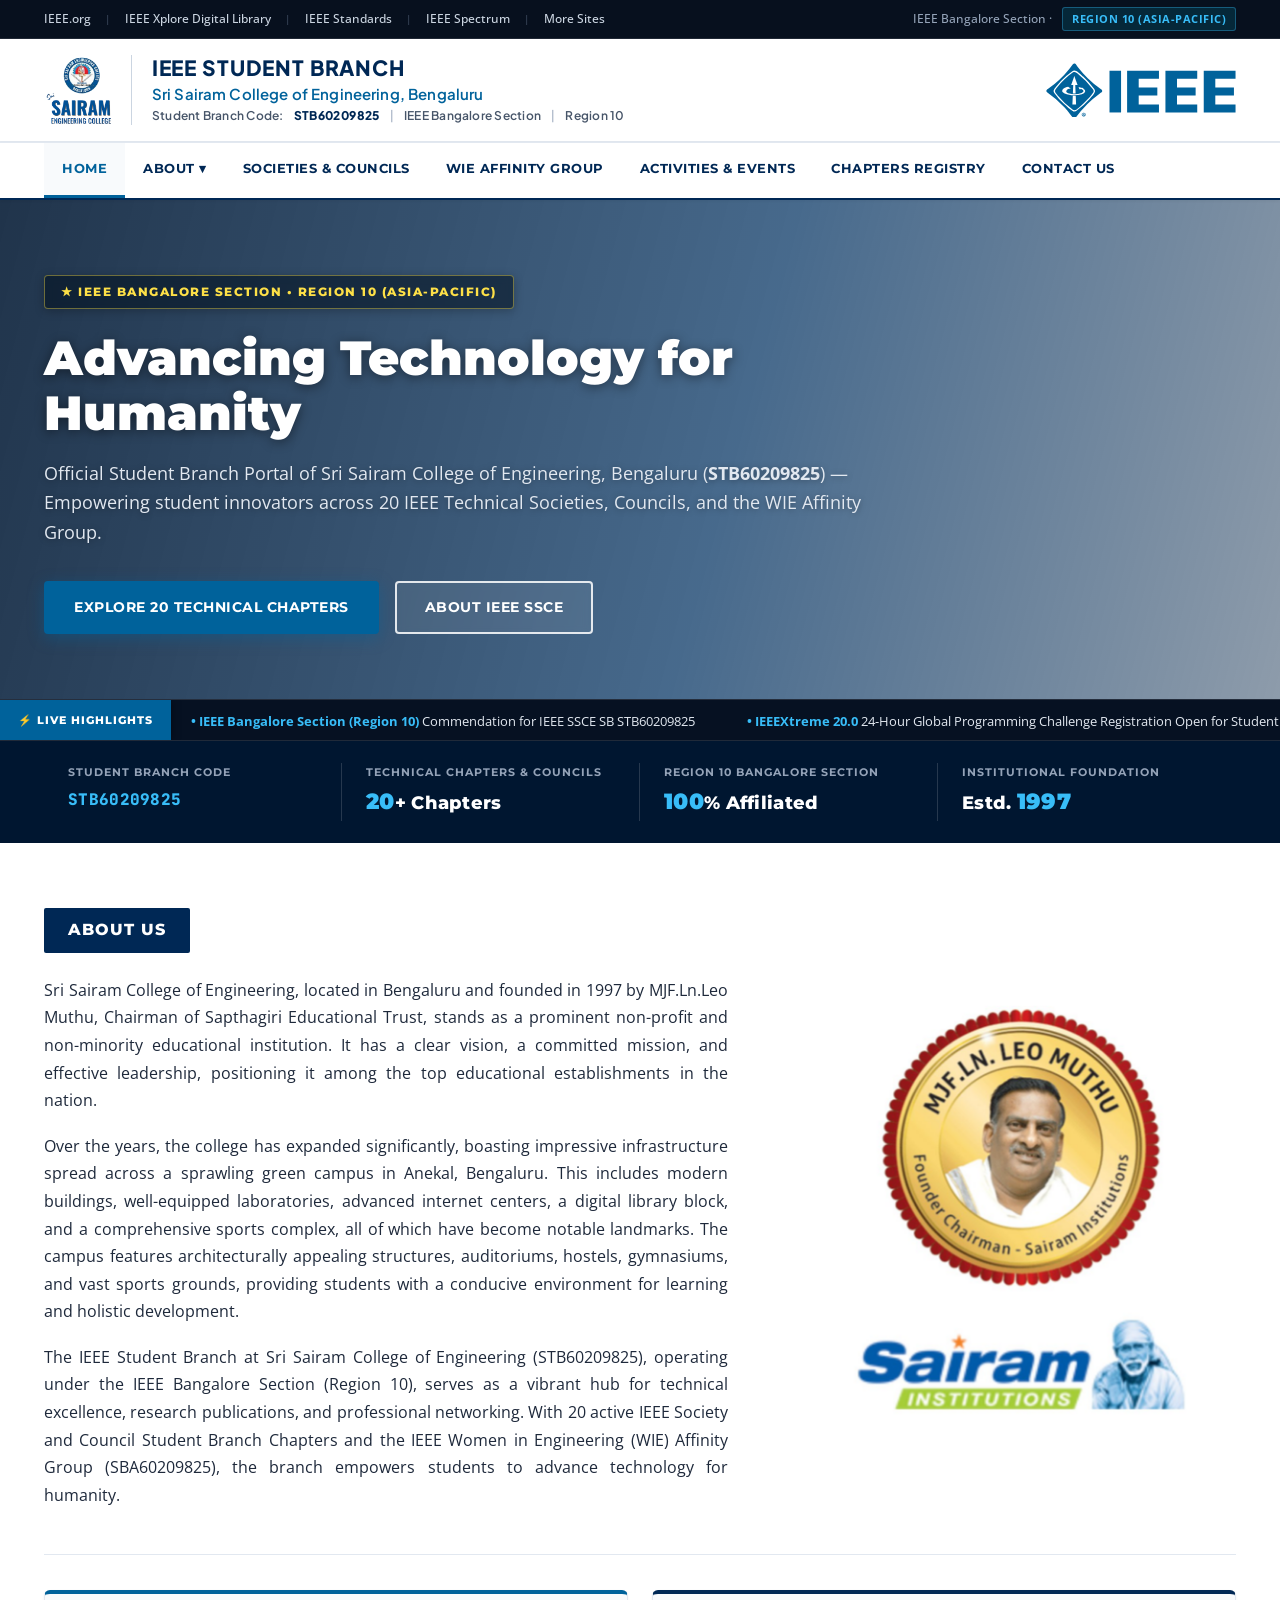
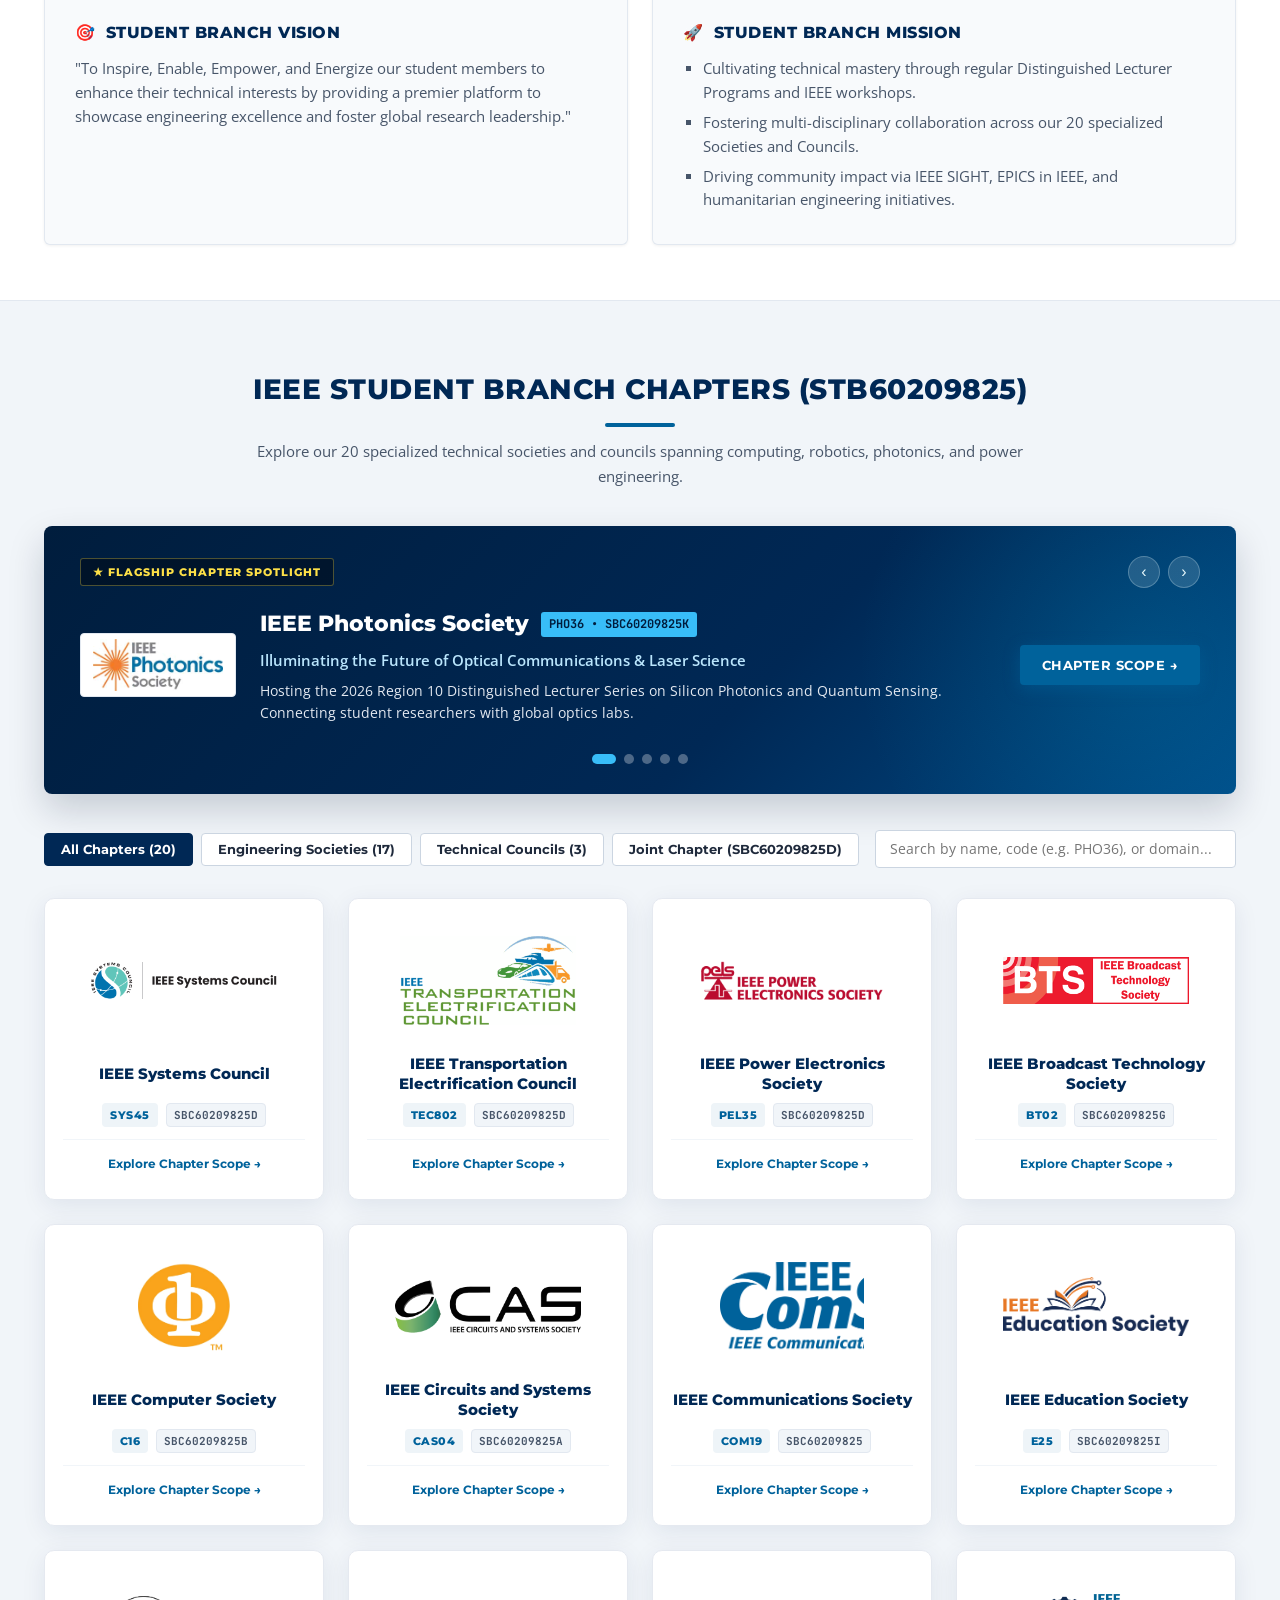
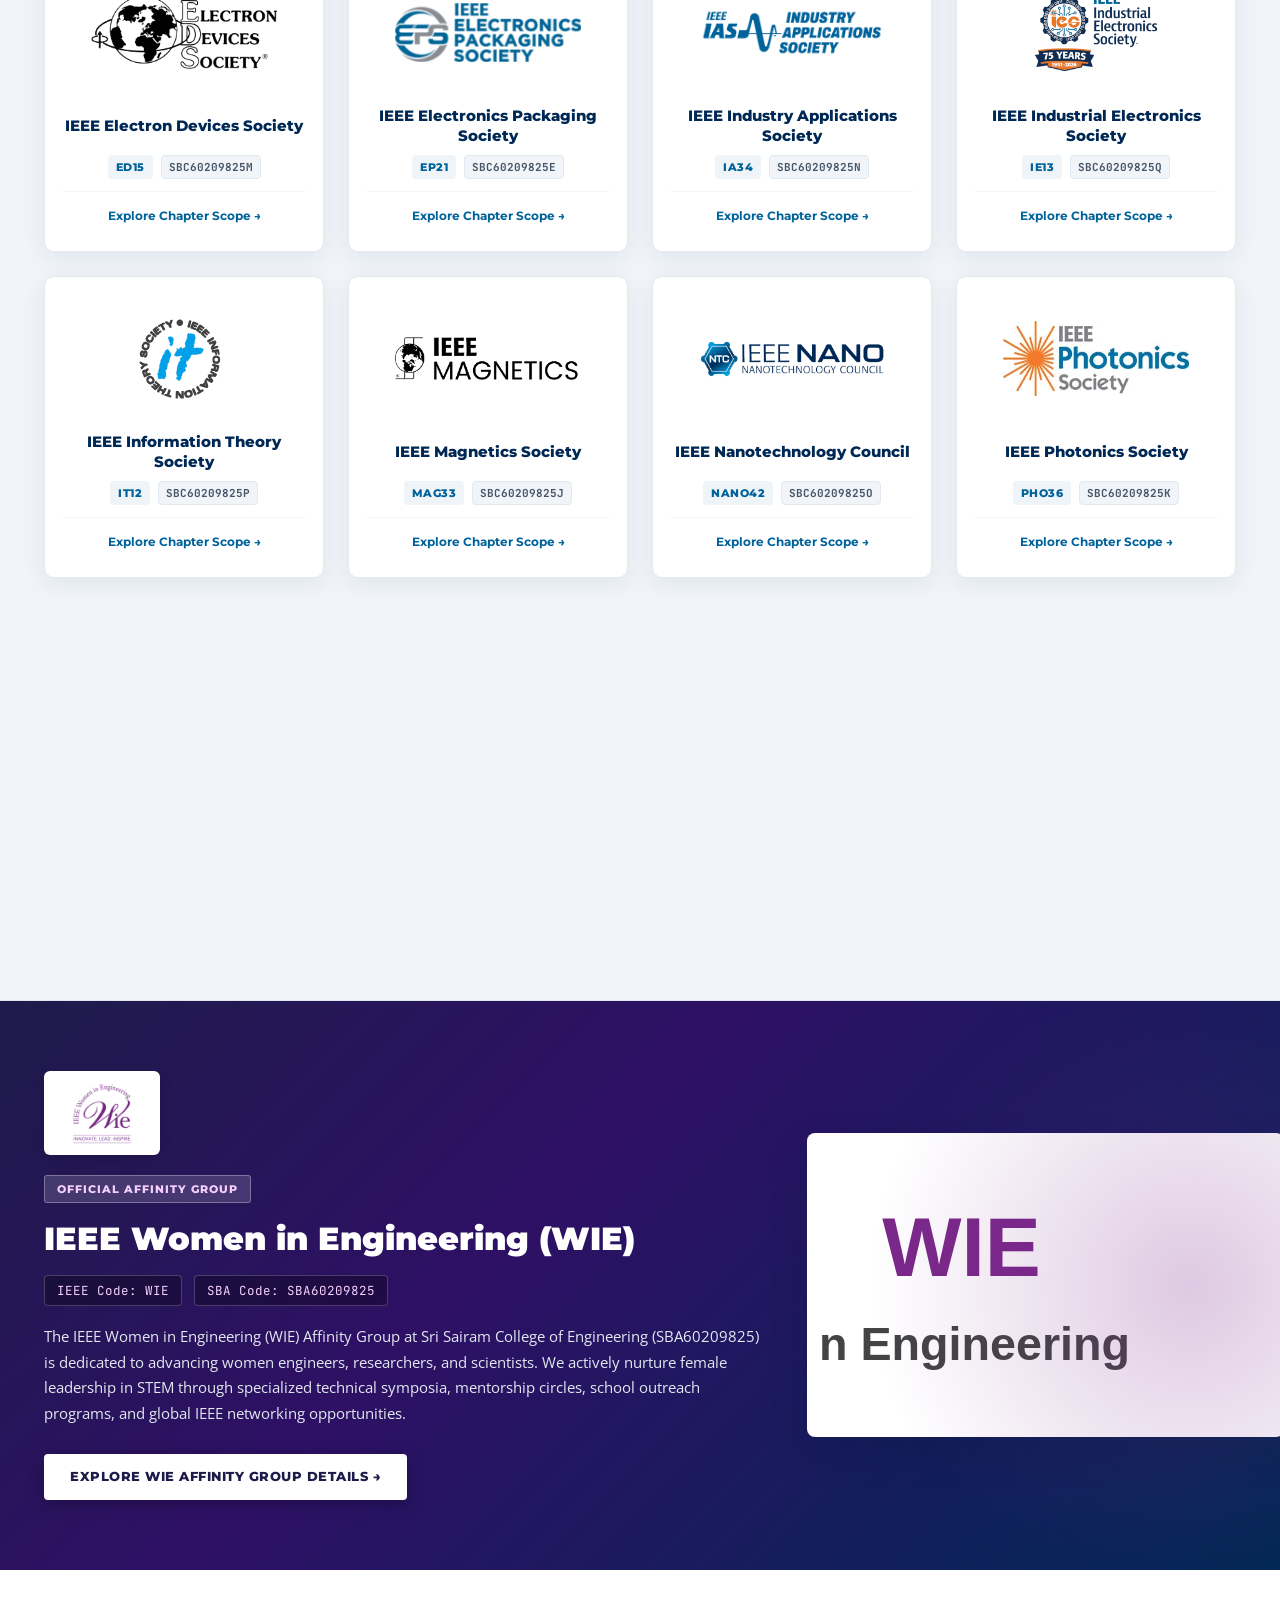
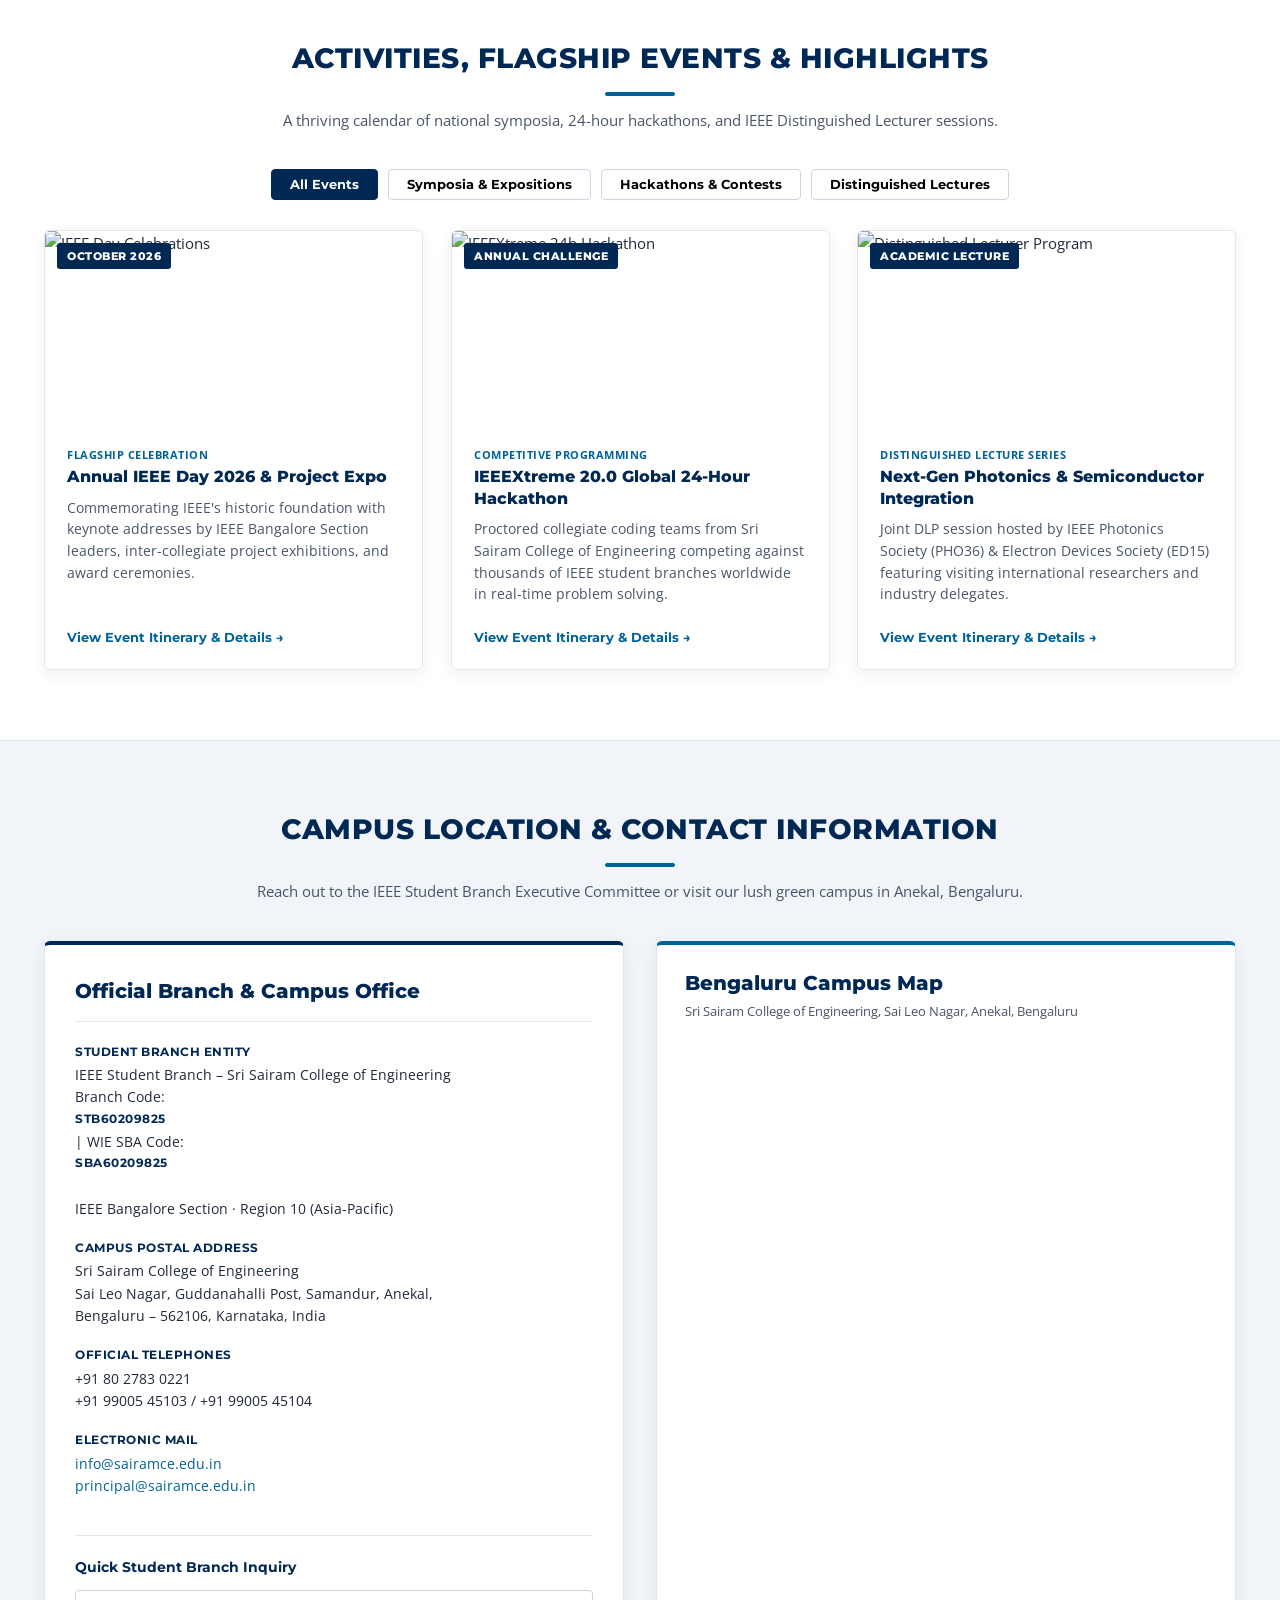
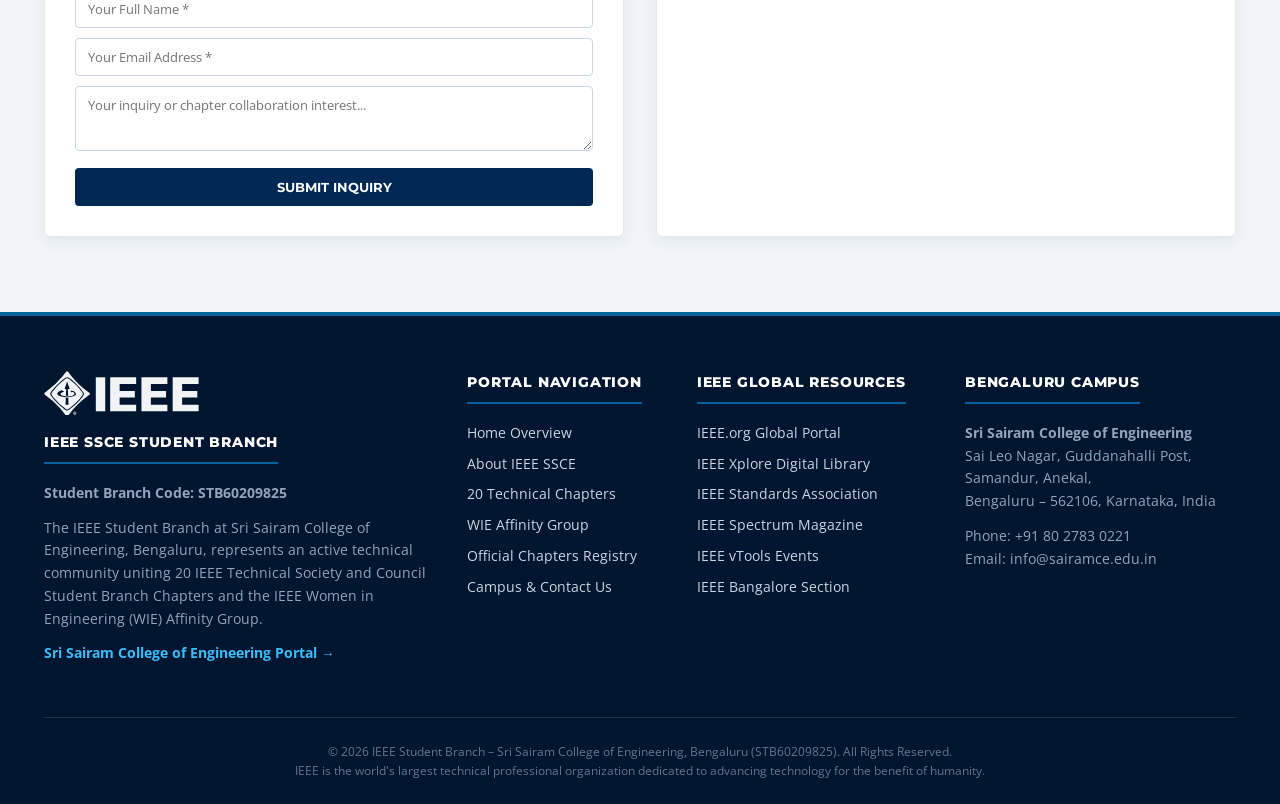
==== index.html @ e47d06ba "Initial commit: IEEE Student Branch SSCE Bengaluru official website (STB60209825)" ====
<!DOCTYPE html>
<html lang="en">
<head>
  <meta charset="UTF-8">
  <meta name="viewport" content="width=device-width, initial-scale=1.0">
  <title>IEEE Student Branch – Sri Sairam College of Engineering, Bengaluru (STB60209825)</title>
  <meta name="description" content="Official flagship portal of IEEE Student Branch (STB60209825) at Sri Sairam College of Engineering, Bengaluru. IEEE Bangalore Section, Region 10 (Asia-Pacific).">
  <link rel="stylesheet" href="css/style.css">
  <link rel="icon" type="image/svg+xml" href="data:image/svg+xml,<svg xmlns='http://www.w3.org/2000/svg' viewBox='0 0 32 32'><rect width='32' height='32' fill='%23002855'/><text x='16' y='22' text-anchor='middle' fill='white' font-family='sans-serif' font-weight='bold' font-size='10'>IEEE</text></svg>">
</head>
<body>

  <!-- ==================== 0. TOP SCROLL PROGRESS INDICATOR ==================== -->
  <div id="scroll-progress-bar"></div>

  <!-- ==================== 1. TOP IEEE INSTITUTIONAL META BAR ==================== -->
  <div class="utility-bar">
    <div class="container">
      <div class="utility-links">
        <a href="https://www.ieee.org" target="_blank" rel="noopener">IEEE.org</a>
        <span class="sep">|</span>
        <a href="https://ieeexplore.ieee.org" target="_blank" rel="noopener">IEEE Xplore Digital Library</a>
        <span class="sep">|</span>
        <a href="https://standards.ieee.org" target="_blank" rel="noopener">IEEE Standards</a>
        <span class="sep">|</span>
        <a href="https://spectrum.ieee.org" target="_blank" rel="noopener">IEEE Spectrum</a>
        <span class="sep">|</span>
        <a href="https://www.ieee.org/sitemap.html" target="_blank" rel="noopener">More Sites</a>
      </div>
      <div class="utility-right">
        IEEE Bangalore Section · <span class="badge-region">REGION 10 (ASIA-PACIFIC)</span>
      </div>
    </div>
  </div>

  <!-- ==================== 2. MAIN HEADER & DUAL INSTITUTIONAL LOCKUP ==================== -->
  <header class="site-header">
    <div class="container">
      <div class="header-brand-wrap">
        <a href="index.html" class="brand-left">
          <img src="assets/logos/sairam-bengaluru-logo.png" alt="Sri Sairam Engineering College, Bengaluru" class="brand-logo-img">
          <div class="brand-titles">
            <h1 class="brand-primary-title">IEEE STUDENT BRANCH</h1>
            <div class="brand-institution-subtitle">Sri Sairam College of Engineering, Bengaluru</div>
            <div class="brand-meta-line">
              <span class="meta-label">Student Branch Code:</span> <strong class="meta-code">STB60209825</strong>
              <span class="meta-sep">|</span>
              <span>IEEE Bangalore Section</span>
              <span class="meta-sep">|</span>
              <span>Region 10</span>
            </div>
          </div>
        </a>
        <div class="brand-right">
          <img src="assets/logos/ieee-master.svg" alt="Official IEEE Master Brand Logo" class="ieee-master-logo">
        </div>
      </div>
    </div>
  </header>

  <!-- ==================== 3. PRIMARY NAVIGATION BAR ==================== -->
  <nav class="primary-nav-bar">
    <div class="container nav-container">
      <button class="mobile-nav-toggle" aria-label="Toggle Navigation">MENU ▼</button>
      <ul class="nav-menu">
        <li class="nav-item"><a href="index.html" class="nav-link active">HOME</a></li>
        <li class="nav-item">
          <a href="about.html" class="nav-link">ABOUT ▾</a>
          <ul class="dropdown-menu">
            <li><a href="about.html#about-us">About Us</a></li>
            <li><a href="about.html#leadership">Institutional Leadership</a></li>
            <li><a href="about.html#scope">SCOPE Team</a></li>
            <li><a href="about.html#office-bearers">Office Bearers</a></li>
            <li><a href="about.html#magic">MAGIC Members – Elect</a></li>
          </ul>
        </li>
        <li class="nav-item"><a href="#chapters-section" class="nav-link">SOCIETIES &amp; COUNCILS</a></li>
        <li class="nav-item"><a href="#wie-section" class="nav-link">WIE AFFINITY GROUP</a></li>
        <li class="nav-item"><a href="#activities-section" class="nav-link">ACTIVITIES &amp; EVENTS</a></li>
        <li class="nav-item"><a href="chapters.html" class="nav-link">CHAPTERS REGISTRY</a></li>
        <li class="nav-item"><a href="#contact-section" class="nav-link">CONTACT US</a></li>
      </ul>
    </div>
  </nav>

  <!-- ==================== 4. FULL-BLEED EDITORIAL HERO BANNER (REAL CAMPUS PHOTO + MOTION) ==================== -->
  <section class="editorial-hero">
    <!-- Background layer with Ken Burns slow zoom & parallax -->
    <div class="hero-bg-layer" id="hero-bg-layer"></div>

    <div class="hero-main-content">
      <div class="container">
        <div class="hero-eyebrow">
          <span>★ IEEE BANGALORE SECTION • REGION 10 (ASIA-PACIFIC)</span>
        </div>
        <h1 class="hero-headline">Advancing Technology for Humanity</h1>
        <p class="hero-subtitle">
          Official Student Branch Portal of Sri Sairam College of Engineering, Bengaluru (<strong>STB60209825</strong>) — Empowering student innovators across 20 IEEE Technical Societies, Councils, and the WIE Affinity Group.
        </p>
        <div class="hero-actions">
          <a href="#chapters-section" class="btn-hero-primary">Explore 20 Technical Chapters</a>
          <a href="#about-section" class="btn-hero-outline">About IEEE SSCE</a>
        </div>
      </div>
    </div>

    <!-- 4B. LIVE ANNOUNCEMENTS / HIGHLIGHTS MARQUEE TICKER -->
    <div class="marquee-ticker-bar">
      <div class="marquee-badge-label">⚡ LIVE HIGHLIGHTS</div>
      <div class="marquee-track-container">
        <div class="marquee-content-track">
          <div class="marquee-item"><span class="accent">• IEEE Bangalore Section (Region 10)</span> Commendation for IEEE SSCE SB STB60209825</div>
          <div class="marquee-item"><span class="accent">• IEEEXtreme 20.0</span> 24-Hour Global Programming Challenge Registration Open for Student Members</div>
          <div class="marquee-item"><span class="accent">• Distinguished Lecturer Program</span> Joint session on Silicon Photonics &amp; Heterogeneous Packaging</div>
          <div class="marquee-item"><span class="accent">• IEEE WIE Affinity Group (SBA60209825)</span> Mentorship Circle &amp; Women in STEM Leadership Series</div>
          <div class="marquee-item"><span class="accent">• Welcome New Recruits</span> Joining our 20 Active Technical Societies &amp; Councils across Computer Science, Robotics &amp; Power Engineering</div>
          <!-- Duplicate for seamless infinite loop -->
          <div class="marquee-item"><span class="accent">• IEEE Bangalore Section (Region 10)</span> Commendation for IEEE SSCE SB STB60209825</div>
          <div class="marquee-item"><span class="accent">• IEEEXtreme 20.0</span> 24-Hour Global Programming Challenge Registration Open for Student Members</div>
        </div>
      </div>
    </div>

    <!-- 4C. INTEGRATED ANIMATED COUNT-UP METRICS RIBBON -->
    <div class="hero-bottom-ribbon" id="metrics-ribbon">
      <div class="container">
        <div class="ribbon-grid">
          <div class="ribbon-item">
            <span class="ribbon-label">Student Branch Code</span>
            <span class="ribbon-value"><span class="code-mono">STB60209825</span></span>
          </div>
          <div class="ribbon-item">
            <span class="ribbon-label">Technical Chapters &amp; Councils</span>
            <span class="ribbon-value"><span class="counter-number" data-target="20">0</span>+ Chapters</span>
          </div>
          <div class="ribbon-item">
            <span class="ribbon-label">Region 10 Bangalore Section</span>
            <span class="ribbon-value"><span class="counter-number" data-target="100">0</span>% Affiliated</span>
          </div>
          <div class="ribbon-item">
            <span class="ribbon-label">Institutional Foundation</span>
            <span class="ribbon-value">Estd. <span class="counter-number" data-target="1997">1950</span></span>
          </div>
        </div>
      </div>
    </div>
  </section>

  <!-- ==================== 5. SECTION 1: ABOUT US & INSTITUTIONAL LEGACY ==================== -->
  <section class="section-about-legacy" id="about-section">
    <div class="container">
      <div class="about-2col-layout">
        
        <!-- Left Column: 63% width with Exact Copy (Scroll-reveal from left) -->
        <div class="about-col-left reveal-left">
          <div class="section-banner-title">ABOUT US</div>
          <p class="about-paragraph">
            Sri Sairam College of Engineering, located in Bengaluru and founded in 1997 by MJF.Ln.Leo Muthu, Chairman of Sapthagiri Educational Trust, stands as a prominent non-profit and non-minority educational institution. It has a clear vision, a committed mission, and effective leadership, positioning it among the top educational establishments in the nation.
          </p>
          <p class="about-paragraph">
            Over the years, the college has expanded significantly, boasting impressive infrastructure spread across a sprawling green campus in Anekal, Bengaluru. This includes modern buildings, well-equipped laboratories, advanced internet centers, a digital library block, and a comprehensive sports complex, all of which have become notable landmarks. The campus features architecturally appealing structures, auditoriums, hostels, gymnasiums, and vast sports grounds, providing students with a conducive environment for learning and holistic development.
          </p>
          <p class="about-paragraph">
            The IEEE Student Branch at Sri Sairam College of Engineering (STB60209825), operating under the IEEE Bangalore Section (Region 10), serves as a vibrant hub for technical excellence, research publications, and professional networking. With 20 active IEEE Society and Council Student Branch Chapters and the IEEE Women in Engineering (WIE) Affinity Group (SBA60209825), the branch empowers students to advance technology for humanity.
          </p>
        </div>

        <!-- Right Column: 37% width with Founder Chairman & Sairam Institutions Emblem -->
        <div class="about-col-right reveal-right">
          <img src="assets/logos/about-sairam-emblem.png" alt="MJF. Ln. Leo Muthu - Founder Chairman, Sairam Institutions" class="about-sairam-emblem-img">
        </div>

      </div>

      <!-- Vision & Mission Two-Card Callout Row -->
      <div class="vm-callout-row reveal-init">
        <div class="vm-card">
          <div class="vm-card-title">
            <span>🎯</span> Student Branch Vision
          </div>
          <p>
            "To Inspire, Enable, Empower, and Energize our student members to enhance their technical interests by providing a premier platform to showcase engineering excellence and foster global research leadership."
          </p>
        </div>

        <div class="vm-card mission">
          <div class="vm-card-title">
            <span>🚀</span> Student Branch Mission
          </div>
          <ul>
            <li>Cultivating technical mastery through regular Distinguished Lecturer Programs and IEEE workshops.</li>
            <li>Fostering multi-disciplinary collaboration across our 20 specialized Societies and Councils.</li>
            <li>Driving community impact via IEEE SIGHT, EPICS in IEEE, and humanitarian engineering initiatives.</li>
          </ul>
        </div>
      </div>

    </div>
  </section>

  <!-- ==================== 6. SECTION 2: TECHNICAL SOCIETIES & COUNCILS ==================== -->
  <section class="section-chapters-showcase" id="chapters-section">
    <span id="societies" style="display:block; position:relative; top:-80px; visibility:hidden;"></span>
    <div class="container">
      <div class="section-header-centered reveal-init">
        <h2>IEEE Student Branch Chapters (STB60209825)</h2>
        <div class="accent-rule"></div>
        <p>Explore our 20 specialized technical societies and councils spanning computing, robotics, photonics, and power engineering.</p>
      </div>

      <!-- 6B. INTERACTIVE CHAPTER SHOWCASE CAROUSEL (SPOTLIGHT) -->
      <div class="spotlight-carousel-wrap reveal-init">
        <div class="spotlight-header-row">
          <span class="spotlight-badge">★ FLAGSHIP CHAPTER SPOTLIGHT</span>
          <div class="carousel-controls">
            <button class="carousel-arrow-btn" id="carousel-prev-btn" aria-label="Previous Slide">‹</button>
            <button class="carousel-arrow-btn" id="carousel-next-btn" aria-label="Next Slide">›</button>
          </div>
        </div>
        <div class="carousel-slides-container" id="spotlight-slides-container">
          <!-- Dynamically populated by js/main.js -->
        </div>
        <div class="carousel-dots-row" id="carousel-dots-row">
          <!-- Dynamically populated by js/main.js -->
        </div>
      </div>

      <!-- Filter Tabs & Search -->
      <div class="filter-bar-container reveal-init">
        <div class="filter-tab-group">
          <button type="button" class="filter-tab-btn active" data-filter="all">All Chapters (20)</button>
          <button type="button" class="filter-tab-btn" data-filter="society">Engineering Societies (17)</button>
          <button type="button" class="filter-tab-btn" data-filter="council">Technical Councils (3)</button>
          <button type="button" class="filter-tab-btn" data-filter="joint">Joint Chapter (SBC60209825D)</button>
        </div>
        <input type="text" id="chapter-search-input" class="search-input-box" placeholder="Search by name, code (e.g. PHO36), or domain...">
      </div>

      <!-- 3-Column Responsive Grid with Staggered Waves -->
      <div class="chapters-3col-grid" id="chapters-showcase-grid">
        <!-- Rendered dynamically by js/main.js -->
      </div>
    </div>
  </section>

  <!-- ==================== 7. SECTION 3: RICH IEEE WIE FEATURE BAND ==================== -->
  <section class="section-wie-feature" id="wie-section">
    <div class="container">
      <div class="wie-split-layout">
        
        <div class="wie-col-content reveal-left">
          <div style="background: #FFFFFF; border-radius: 6px; padding: 10px 20px; display: inline-flex; align-items: center; justify-content: center; height: 84px; margin-bottom: 20px; box-shadow: 0 4px 12px rgba(0,0,0,0.15);">
            <img src="assets/logos/WIE.png" 
                 alt="IEEE Women in Engineering Official Logo" 
                 style="max-height: 76px; max-width: 85%; width: auto; height: auto; object-fit: contain;">
          </div>
          <div><span class="wie-eyebrow">Official Affinity Group</span></div>
          <h2>IEEE Women in Engineering (WIE)</h2>
          <div class="wie-codes-badge">
            <span class="wie-code-item">IEEE Code: WIE</span>
            <span class="wie-code-item">SBA Code: SBA60209825</span>
          </div>
          <p>
            The IEEE Women in Engineering (WIE) Affinity Group at Sri Sairam College of Engineering (SBA60209825) is dedicated to advancing women engineers, researchers, and scientists. We actively nurture female leadership in STEM through specialized technical symposia, mentorship circles, school outreach programs, and global IEEE networking opportunities.
          </p>
          <a href="chapters.html" class="btn-wie-cta">Explore WIE Affinity Group Details →</a>
        </div>

        <div class="wie-col-visual reveal-right">
          <div class="wie-framed-card">
            <img src="https://images.unsplash.com/photo-1573496359142-b8d87734a5a2?auto=format&fit=crop&w=800&q=80" 
                 alt="Women Engineers in Leadership at IEEE" 
                 onerror="this.onerror=null; this.src='assets/ieee-wie-logo.svg';">
          </div>
        </div>

      </div>
    </div>
  </section>

  <!-- ==================== 8. SECTION 4: CAMPUS ACTIVITIES & FLAGSHIP EVENTS ==================== -->
  <section class="section-activities" id="activities-section">
    <div class="container">
      <div class="section-header-centered reveal-init">
        <h2>Activities, Flagship Events &amp; Highlights</h2>
        <div class="accent-rule"></div>
        <p>A thriving calendar of national symposia, 24-hour hackathons, and IEEE Distinguished Lecturer sessions.</p>
      </div>

      <!-- Interactive Category Filter Tabs -->
      <div class="events-category-tabs reveal-init">
        <button type="button" class="event-tab-btn active" data-cat="all">All Events</button>
        <button type="button" class="event-tab-btn" data-cat="Symposia">Symposia &amp; Expositions</button>
        <button type="button" class="event-tab-btn" data-cat="Competitions">Hackathons &amp; Contests</button>
        <button type="button" class="event-tab-btn" data-cat="Lectures">Distinguished Lectures</button>
      </div>

      <div class="events-3col-grid">
        
        <!-- Event 1 -->
        <div class="event-editorial-card reveal-init" data-cat="Symposia">
          <div class="event-thumb-wrap">
            <img src="https://images.unsplash.com/photo-1540575467063-178a50c2df87?auto=format&fit=crop&w=800&q=80" alt="IEEE Day Celebrations">
            <span class="event-date-pill">OCTOBER 2026</span>
          </div>
          <div class="event-content-body">
            <div>
              <span class="event-category-label">FLAGSHIP CELEBRATION</span>
              <h3>Annual IEEE Day 2026 &amp; Project Expo</h3>
              <p>Commemorating IEEE's historic foundation with keynote addresses by IEEE Bangalore Section leaders, inter-collegiate project exhibitions, and award ceremonies.</p>
            </div>
            <div style="margin-top: 18px;">
              <button type="button" class="btn-event-modal" data-event-id="event-1">
                View Event Itinerary &amp; Details →
              </button>
            </div>
          </div>
        </div>

        <!-- Event 2 -->
        <div class="event-editorial-card reveal-init" data-cat="Competitions" style="transition-delay: 80ms;">
          <div class="event-thumb-wrap">
            <img src="https://images.unsplash.com/photo-1517245386807-bb43f82c33c4?auto=format&fit=crop&w=800&q=80" alt="IEEEXtreme 24h Hackathon">
            <span class="event-date-pill">ANNUAL CHALLENGE</span>
          </div>
          <div class="event-content-body">
            <div>
              <span class="event-category-label">COMPETITIVE PROGRAMMING</span>
              <h3>IEEEXtreme 20.0 Global 24-Hour Hackathon</h3>
              <p>Proctored collegiate coding teams from Sri Sairam College of Engineering competing against thousands of IEEE student branches worldwide in real-time problem solving.</p>
            </div>
            <div style="margin-top: 18px;">
              <button type="button" class="btn-event-modal" data-event-id="event-2">
                View Event Itinerary &amp; Details →
              </button>
            </div>
          </div>
        </div>

        <!-- Event 3 -->
        <div class="event-editorial-card reveal-init" data-cat="Lectures" style="transition-delay: 160ms;">
          <div class="event-thumb-wrap">
            <img src="https://images.unsplash.com/photo-1475721027785-f74eccf877e2?auto=format&fit=crop&w=800&q=80" alt="Distinguished Lecturer Program">
            <span class="event-date-pill">ACADEMIC LECTURE</span>
          </div>
          <div class="event-content-body">
            <div>
              <span class="event-category-label">DISTINGUISHED LECTURE SERIES</span>
              <h3>Next-Gen Photonics &amp; Semiconductor Integration</h3>
              <p>Joint DLP session hosted by IEEE Photonics Society (PHO36) &amp; Electron Devices Society (ED15) featuring visiting international researchers and industry delegates.</p>
            </div>
            <div style="margin-top: 18px;">
              <button type="button" class="btn-event-modal" data-event-id="event-3">
                View Event Itinerary &amp; Details →
              </button>
            </div>
          </div>
        </div>

      </div>
    </div>
  </section>

  <!-- ==================== 9. SECTION 5: CAMPUS LOCATION & CONTACT US ==================== -->
  <section class="section-contact-location" id="contact-section">
    <div class="container">
      <div class="section-header-centered reveal-init">
        <h2>Campus Location &amp; Contact Information</h2>
        <div class="accent-rule"></div>
        <p>Reach out to the IEEE Student Branch Executive Committee or visit our lush green campus in Anekal, Bengaluru.</p>
      </div>

      <div class="contact-2col-grid">
        
        <!-- Left: Elevated White Card with Contact Info & Quick Form -->
        <div class="contact-elevated-card reveal-left">
          <div>
            <h3>Official Branch &amp; Campus Office</h3>
            
            <div class="contact-detail-row">
              <strong>Student Branch Entity</strong>
              IEEE Student Branch – Sri Sairam College of Engineering<br>
              Branch Code: <strong>STB60209825</strong> | WIE SBA Code: <strong>SBA60209825</strong><br>
              IEEE Bangalore Section · Region 10 (Asia-Pacific)
            </div>

            <div class="contact-detail-row">
              <strong>Campus Postal Address</strong>
              Sri Sairam College of Engineering<br>
              Sai Leo Nagar, Guddanahalli Post, Samandur, Anekal,<br>
              Bengaluru – 562106, Karnataka, India
            </div>

            <div class="contact-detail-row">
              <strong>Official Telephones</strong>
              +91 80 2783 0221<br>
              +91 99005 45103 / +91 99005 45104
            </div>

            <div class="contact-detail-row">
              <strong>Electronic Mail</strong>
              <a href="mailto:info@sairamce.edu.in">info@sairamce.edu.in</a><br>
              <a href="mailto:principal@sairamce.edu.in">principal@sairamce.edu.in</a>
            </div>
          </div>

          <!-- Quick Form -->
          <div class="quick-inquiry-box">
            <h4>Quick Student Branch Inquiry</h4>
            <form id="quick-inquiry-form">
              <div class="form-field-row">
                <input type="text" id="inquiry-name" placeholder="Your Full Name *" required>
              </div>
              <div class="form-field-row">
                <input type="email" id="inquiry-email" placeholder="Your Email Address *" required>
              </div>
              <div class="form-field-row">
                <textarea id="inquiry-msg" placeholder="Your inquiry or chapter collaboration interest..." required></textarea>
              </div>
              <button type="submit" class="btn-submit-inquiry">Submit Inquiry</button>
            </form>
          </div>
        </div>

        <!-- Right: Framed Interactive Google Map -->
        <div class="map-framed-card reveal-right">
          <div class="map-card-header">
            <h3>Bengaluru Campus Map</h3>
            <p>Sri Sairam College of Engineering, Sai Leo Nagar, Anekal, Bengaluru</p>
          </div>
          <div class="map-iframe-container">
            <iframe
              src="https://maps.google.com/maps?q=Sri%20Sairam%20College%20of%20Engineering%20Anekal%20Bengaluru&t=&z=15&ie=UTF8&iwloc=&output=embed"
              allowfullscreen=""
              loading="lazy"
              referrerpolicy="no-referrer-when-downgrade"
              title="Sri Sairam College of Engineering, Bengaluru – Campus Map">
            </iframe>
          </div>
        </div>

      </div>
    </div>
  </section>

  <!-- ==================== 10. SECTION 6: 4-COLUMN INSTITUTIONAL FOOTER ==================== -->
  <footer class="site-footer">
    <div class="container">
      <div class="footer-grid">
        
        <div class="footer-col">
          <div class="footer-master-logo-wrap">
            <img src="assets/logos/ieee-master.svg" alt="IEEE Master Logo (White)" class="footer-master-logo">
          </div>
          <h4>IEEE SSCE STUDENT BRANCH</h4>
          <p><strong>Student Branch Code: STB60209825</strong></p>
          <p>The IEEE Student Branch at Sri Sairam College of Engineering, Bengaluru, represents an active technical community uniting 20 IEEE Technical Society and Council Student Branch Chapters and the IEEE Women in Engineering (WIE) Affinity Group.</p>
          <p><a href="https://sairamce.edu.in" target="_blank" rel="noopener" style="color: #38BDF8; font-weight: 700;">Sri Sairam College of Engineering Portal →</a></p>
        </div>

        <div class="footer-col">
          <h4>PORTAL NAVIGATION</h4>
          <ul class="footer-links-list">
            <li><a href="index.html">Home Overview</a></li>
            <li><a href="about.html">About IEEE SSCE</a></li>
            <li><a href="#chapters-section">20 Technical Chapters</a></li>
            <li><a href="#wie-section">WIE Affinity Group</a></li>
            <li><a href="chapters.html">Official Chapters Registry</a></li>
            <li><a href="#contact-section">Campus &amp; Contact Us</a></li>
          </ul>
        </div>

        <div class="footer-col">
          <h4>IEEE GLOBAL RESOURCES</h4>
          <ul class="footer-links-list">
            <li><a href="https://www.ieee.org" target="_blank" rel="noopener">IEEE.org Global Portal</a></li>
            <li><a href="https://ieeexplore.ieee.org" target="_blank" rel="noopener">IEEE Xplore Digital Library</a></li>
            <li><a href="https://standards.ieee.org" target="_blank" rel="noopener">IEEE Standards Association</a></li>
            <li><a href="https://spectrum.ieee.org" target="_blank" rel="noopener">IEEE Spectrum Magazine</a></li>
            <li><a href="https://events.vtools.ieee.org/" target="_blank" rel="noopener">IEEE vTools Events</a></li>
            <li><a href="https://ieeebangalore.org/" target="_blank" rel="noopener">IEEE Bangalore Section</a></li>
          </ul>
        </div>

        <div class="footer-col">
          <h4>BENGALURU CAMPUS</h4>
          <p><strong>Sri Sairam College of Engineering</strong><br>
          Sai Leo Nagar, Guddanahalli Post,<br>
          Samandur, Anekal,<br>
          Bengaluru – 562106, Karnataka, India</p>
          <p>Phone: +91 80 2783 0221<br>
          Email: info@sairamce.edu.in</p>
        </div>

      </div>

      <div class="footer-bottom-bar">
        © 2026 IEEE Student Branch – Sri Sairam College of Engineering, Bengaluru (STB60209825). All Rights Reserved.<br>
        IEEE is the world's largest technical professional organization dedicated to advancing technology for the benefit of humanity.
      </div>
    </div>
  </footer>

  <!-- ==================== 11. CHAPTER DETAIL MODAL ==================== -->
  <div class="modal-overlay" id="chapter-modal">
    <div class="modal-content-box">
      <button class="modal-close-btn" aria-label="Close Modal">✕</button>
      <div class="modal-logo-container">
        <img id="modal-logo" src="assets/logos/ieee-master.svg" alt="Official Chapter Logo" class="modal-chapter-logo">
      </div>
      <h3 id="modal-title" style="font-family: var(--font-heading); color: var(--ieee-navy); font-size: 20px; font-weight: 800; margin-bottom: 8px;"></h3>
      <table class="modal-table">
        <tr>
          <td>IEEE Code</td>
          <td id="modal-ieee-code" style="font-weight: 700; color: var(--ieee-blue);"></td>
        </tr>
        <tr>
          <td>SBC Code</td>
          <td id="modal-sbc-code" style="font-family: var(--font-mono); font-weight: 600;"></td>
        </tr>
        <tr>
          <td>Category</td>
          <td id="modal-category"></td>
        </tr>
        <tr>
          <td>Technical Domain</td>
          <td id="modal-domain"></td>
        </tr>
        <tr>
          <td>Parent Branch</td>
          <td>IEEE Student Branch – Sri Sairam College of Engineering (STB60209825)</td>
        </tr>
        <tr>
          <td>Section / Region</td>
          <td>IEEE Bangalore Section · Region 10 (Asia-Pacific)</td>
        </tr>
        <tr>
          <td>Scope &amp; Summary</td>
          <td id="modal-desc" style="line-height: 1.65; color: var(--text-muted);"></td>
        </tr>
      </table>
      <div style="margin-top: 24px; display: flex; gap: 12px; flex-wrap: wrap;">
        <a href="https://www.ieee.org/membership/join/index.html" target="_blank" rel="noopener" class="btn-hero-primary" style="padding: 10px 20px; font-size: 12.5px;">Join IEEE Society</a>
        <a href="https://events.vtools.ieee.org/" target="_blank" rel="noopener" class="filter-tab-btn" style="padding: 10px 18px; font-size: 12.5px;">IEEE vTools Events</a>
      </div>
    </div>
  </div>

  <!-- ==================== 12. EVENT DETAIL MODAL ==================== -->
  <div class="modal-overlay" id="event-detail-modal">
    <div class="modal-content-box">
      <button class="modal-close-btn" aria-label="Close Modal">✕</button>
      <div id="event-modal-category" style="font-size: 11px; font-weight: 800; color: var(--ieee-blue); text-transform: uppercase; letter-spacing: 0.5px; margin-bottom: 4px;"></div>
      <h3 id="event-modal-title" style="font-family: var(--font-heading); color: var(--ieee-navy); font-size: 20px; font-weight: 800; margin-bottom: 8px;"></h3>
      <table class="modal-table">
        <tr>
          <td>Scheduled Date</td>
          <td id="event-modal-date" style="font-weight: 700; color: var(--ieee-navy);"></td>
        </tr>
        <tr>
          <td>Campus Venue</td>
          <td id="event-modal-venue"></td>
        </tr>
        <tr>
          <td>Dignitaries / Faculty</td>
          <td id="event-modal-speakers"></td>
        </tr>
        <tr>
          <td>Program Highlights</td>
          <td id="event-modal-schedule"></td>
        </tr>
        <tr>
          <td>Overview</td>
          <td id="event-modal-desc" style="line-height: 1.65; color: var(--text-muted);"></td>
        </tr>
      </table>
      <div style="margin-top: 24px; display: flex; gap: 12px;">
        <a href="#contact-section" class="btn-hero-primary" style="padding: 10px 20px; font-size: 12.5px;">Register / Attend</a>
        <a href="https://events.vtools.ieee.org/" target="_blank" rel="noopener" class="filter-tab-btn" style="padding: 10px 18px; font-size: 12.5px;">vTools Portal</a>
      </div>
    </div>
  </div>

  <!-- ==================== 13. FLOATING BACK TO TOP BUTTON ==================== -->
  <button id="back-to-top-btn" aria-label="Back to top">↑</button>

  <script src="js/data.js"></script>
  <script src="js/main.js"></script>
</body>
</html>
---- css/style.css ----
/* ============================================================
   IEEE Student Branch – Sri Sairam College of Engineering, Bengaluru
   Flagship Executive Portal Stylesheet (Region 10 University Standard)
   Visual Energy, High Interactivity & Motion Design
   ============================================================ */

@import url('https://fonts.googleapis.com/css2?family=Montserrat:wght@500;600;700;800;900&family=Plus+Jakarta+Sans:wght@500;600;700;800&family=Open+Sans:ital,wght@0,400;0,500;0,600;0,700;1,400&family=JetBrains+Mono:wght@500;600;700&display=swap');

:root {
  --ieee-navy: #002855;
  --ieee-navy-dark: #001630;
  --ieee-navy-deep: #000F22;
  --ieee-blue: #00629B;
  --ieee-blue-hover: #0077B6;
  --ieee-cyan: #00B4D8;
  --ieee-gold: #C5A059;
  --ieee-gold-light: #FDE047;
  --wie-purple: #7A288A;
  --wie-dark: #1E1B4B;
  
  --text-main: #1E293B;
  --text-muted: #475569;
  --text-light: #64748B;
  
  --white: #FFFFFF;
  --bg-slate: #F1F5F9;
  --bg-slate-card: #F8FAFC;
  --border-light: #E2E8F0;
  --border-medium: #CBD5E1;
  --border-dark: #94A3B8;

  --font-heading: 'Montserrat', Arial, sans-serif;
  --font-body: 'Open Sans', Arial, sans-serif;
  --font-mono: 'JetBrains Mono', monospace;
  --container-max: 1240px;

  --shadow-sm: 0 1px 3px rgba(0, 0, 0, 0.06);
  --shadow-card: 0 4px 16px rgba(0, 40, 85, 0.07);
  --shadow-hover: 0 12px 28px rgba(0, 40, 85, 0.14);
  --shadow-elevated: 0 16px 36px rgba(0, 22, 48, 0.18);
  
  --transition-smooth: cubic-bezier(0.16, 1, 0.3, 1);
}

*, *::before, *::after {
  box-sizing: border-box;
  margin: 0;
  padding: 0;
}

html {
  scroll-behavior: smooth;
}

body {
  font-family: var(--font-body);
  font-size: 15px;
  line-height: 1.68;
  color: var(--text-main);
  background-color: var(--white);
  -webkit-font-smoothing: antialiased;
  overflow-x: hidden;
}

a {
  color: var(--ieee-blue);
  text-decoration: none;
  transition: all 0.2s ease;
}

a:hover {
  color: var(--ieee-blue-hover);
}

img {
  max-width: 100%;
  height: auto;
  display: block;
}

.container {
  width: 100%;
  max-width: var(--container-max);
  margin: 0 auto;
  padding: 0 24px;
}

/* ============================================================
   0. TOP SCROLL PROGRESS INDICATOR
   ============================================================ */
#scroll-progress-bar {
  position: fixed;
  top: 0;
  left: 0;
  height: 3px;
  background: linear-gradient(90deg, #00629B, #00B4D8, #C5A059);
  width: 0%;
  z-index: 99999;
  transition: width 0.08s linear;
  box-shadow: 0 0 8px rgba(0, 180, 216, 0.6);
}

/* ============================================================
   1. TOP IEEE INSTITUTIONAL META BAR
   ============================================================ */
.utility-bar {
  background-color: #07101E;
  color: #CBD5E1;
  font-size: 12px;
  border-bottom: 1px solid rgba(255, 255, 255, 0.1);
  padding: 7px 0;
  position: relative;
  z-index: 101;
}

.utility-bar .container {
  display: flex;
  justify-content: space-between;
  align-items: center;
  flex-wrap: wrap;
  gap: 10px;
}

.utility-links {
  display: flex;
  align-items: center;
  gap: 14px;
  flex-wrap: wrap;
}

.utility-links a {
  color: #CBD5E1;
  font-size: 12px;
  font-weight: 500;
  transition: color 0.15s ease;
}

.utility-links a:hover {
  color: var(--white);
  text-decoration: underline;
}

.utility-links .sep {
  color: #475569;
  user-select: none;
  font-size: 10px;
}

.utility-right {
  display: flex;
  align-items: center;
  gap: 10px;
  font-size: 12px;
  color: #94A3B8;
  font-weight: 500;
}

.utility-right .badge-region {
  background-color: rgba(0, 180, 216, 0.15);
  color: #38BDF8;
  border: 1px solid rgba(56, 189, 248, 0.35);
  padding: 2px 9px;
  border-radius: 3px;
  font-weight: 700;
  font-size: 11px;
  letter-spacing: 0.5px;
}

/* ============================================================
   2. MAIN HEADER & DUAL INSTITUTIONAL LOCKUP
   ============================================================ */
.site-header {
  background-color: var(--white);
  padding: 16px 0;
  border-bottom: 1px solid var(--border-light);
  position: relative;
  z-index: 100;
}

.header-brand-wrap {
  display: flex;
  justify-content: space-between;
  align-items: center;
  gap: 24px;
}

.brand-left {
  display: flex;
  align-items: center;
  gap: 20px;
  text-decoration: none;
}

.brand-logo-img {
  height: 68px;
  width: auto;
  object-fit: contain;
  mix-blend-mode: multiply;
  image-rendering: -webkit-optimize-contrast;
  image-rendering: crisp-edges;
  transition: transform 0.25s ease;
  display: block;
}

.brand-left:hover .brand-logo-img {
  transform: scale(1.02);
}

.brand-titles {
  border-left: 1.5px solid #CBD5E1;
  padding-left: 20px;
  display: flex;
  flex-direction: column;
  justify-content: center;
}

.brand-primary-title {
  font-family: 'Plus Jakarta Sans', var(--font-heading);
  font-size: 21px;
  font-weight: 800;
  color: #002855;
  line-height: 1.2;
  letter-spacing: 0.04em;
  text-transform: uppercase;
  margin: 0 0 3px 0;
}

.brand-titles h1:not(.brand-primary-title) {
  font-family: 'Plus Jakarta Sans', var(--font-heading);
  font-size: 21px;
  font-weight: 800;
  color: #002855;
  line-height: 1.2;
  letter-spacing: 0.04em;
  text-transform: uppercase;
  margin: 0 0 3px 0;
}

.brand-institution-subtitle {
  font-family: 'Plus Jakarta Sans', var(--font-heading);
  font-size: 15px;
  font-weight: 600;
  color: #00629B;
  line-height: 1.3;
  letter-spacing: 0.01em;
  margin: 0 0 5px 0;
}

.brand-meta-line {
  font-family: 'Plus Jakarta Sans', var(--font-body);
  font-size: 12px;
  font-weight: 600;
  color: #475569;
  letter-spacing: 0.02em;
  display: flex;
  align-items: center;
  gap: 10px;
  flex-wrap: wrap;
  line-height: 1.4;
}

.brand-meta-line .meta-code {
  color: #002855;
  font-weight: 800;
  letter-spacing: 0.03em;
}

.brand-meta-line .meta-sep {
  color: #94A3B8;
  font-weight: 400;
  user-select: none;
}

.brand-titles .sub-title {
  display: flex;
  align-items: center;
  gap: 8px;
  font-size: 13px;
  color: var(--text-muted);
  font-weight: 500;
  flex-wrap: wrap;
}

.brand-titles .sb-code-tag {
  font-family: var(--font-mono);
  font-size: 11px;
  font-weight: 700;
  color: var(--white);
  background-color: var(--ieee-navy);
  padding: 2px 8px;
  border-radius: 3px;
  letter-spacing: 0.5px;
}

.brand-right {
  display: flex;
  align-items: center;
}

.ieee-master-logo {
  height: 54px;
  width: auto;
  min-width: 140px;
  object-fit: contain;
  display: block;
  transition: opacity 0.2s ease;
}

.ieee-master-logo:hover {
  opacity: 0.9;
}

.footer-master-logo-wrap {
  margin-bottom: 16px;
}

.footer-master-logo {
  height: 44px;
  width: auto;
  object-fit: contain;
  display: block;
  filter: brightness(0) invert(1);
  opacity: 0.95;
}

/* ============================================================
   3. PRIMARY NAVIGATION BAR
   ============================================================ */
.primary-nav-bar {
  background-color: var(--white);
  border-top: 1px solid var(--border-light);
  border-bottom: 2px solid var(--ieee-navy);
  position: sticky;
  top: 0;
  z-index: 1000;
  box-shadow: var(--shadow-sm);
  transition: box-shadow 0.2s ease;
}

.primary-nav-bar.scrolled {
  box-shadow: 0 4px 16px rgba(0, 22, 48, 0.08);
}

.nav-container {
  display: flex;
  justify-content: space-between;
  align-items: center;
}

.nav-menu {
  display: flex;
  list-style: none;
  margin: 0;
  padding: 0;
}

.nav-item {
  position: relative;
}

.nav-link {
  display: block;
  font-family: var(--font-heading);
  font-size: 13px;
  font-weight: 700;
  color: var(--ieee-navy);
  padding: 15px 18px;
  text-transform: uppercase;
  letter-spacing: 0.5px;
  border-bottom: 3px solid transparent;
  transition: all 0.2s ease;
}

.nav-link:hover,
.nav-link.active {
  color: var(--ieee-blue);
  background-color: #F8FAFC;
  border-bottom-color: var(--ieee-blue);
  text-decoration: none;
}

/* Dropdown Menu */
.nav-item .dropdown-menu {
  display: none;
  position: absolute;
  top: 100%;
  left: 0;
  background-color: var(--white);
  border: 1px solid var(--border-light);
  border-top: 3px solid var(--ieee-blue);
  box-shadow: var(--shadow-elevated);
  min-width: 290px;
  z-index: 1000;
  list-style: none;
  padding: 8px 0;
  animation: dropdownFadeIn 0.2s var(--transition-smooth);
}

@keyframes dropdownFadeIn {
  from { opacity: 0; transform: translateY(6px); }
  to { opacity: 1; transform: translateY(0); }
}

.nav-item:hover .dropdown-menu {
  display: block;
}

.dropdown-menu li a {
  display: block;
  padding: 10px 20px;
  font-size: 13px;
  color: var(--text-main);
  font-weight: 600;
  text-decoration: none;
  border-bottom: 1px solid #F1F5F9;
  transition: all 0.15s ease;
}

.dropdown-menu li:last-child a {
  border-bottom: none;
}

.dropdown-menu li a:hover {
  background-color: #F8FAFC;
  color: var(--ieee-blue);
  padding-left: 24px;
}

.mobile-nav-toggle {
  display: none;
  background: none;
  border: 1px solid var(--border-light);
  padding: 8px 14px;
  font-family: var(--font-heading);
  font-size: 12px;
  font-weight: 700;
  color: var(--ieee-navy);
  cursor: pointer;
  border-radius: 4px;
}

/* ============================================================
   4. FULL-BLEED EDITORIAL HERO BANNER (REAL CAMPUS PHOTO + MOTION)
   ============================================================ */
.editorial-hero {
  position: relative;
  min-height: 520px;
  color: var(--white);
  display: flex;
  flex-direction: column;
  justify-content: space-between;
  overflow: hidden;
}

/* Ken Burns slow zoom background layer */
@keyframes kenBurnsSlow {
  0% { transform: scale(1.0); }
  50% { transform: scale(1.06); }
  100% { transform: scale(1.0); }
}

.hero-bg-layer {
  position: absolute;
  inset: -15px;
  background-image: 
    linear-gradient(105deg, rgba(0, 22, 48, 0.88) 0%, rgba(0, 48, 96, 0.72) 55%, rgba(0, 29, 61, 0.42) 100%),
    url('https://assets.collegedunia.com/public/reviewPhotos/553450/15120_SAIRAM_NEW.jpg');
  background-size: cover;
  background-position: center right;
  background-repeat: no-repeat;
  animation: kenBurnsSlow 18s ease-in-out infinite;
  will-change: transform;
  z-index: 1;
}

.hero-main-content {
  position: relative;
  z-index: 2;
  padding: 75px 0 65px 0;
}

.hero-eyebrow {
  display: inline-flex;
  align-items: center;
  gap: 8px;
  font-family: var(--font-heading);
  font-size: 12px;
  font-weight: 800;
  letter-spacing: 1.5px;
  text-transform: uppercase;
  color: var(--ieee-gold-light);
  background: rgba(0, 15, 30, 0.55);
  border: 1px solid rgba(253, 224, 71, 0.4);
  padding: 6px 16px;
  border-radius: 4px;
  margin-bottom: 22px;
  backdrop-filter: blur(4px);
  box-shadow: 0 2px 10px rgba(0, 0, 0, 0.25);
}

.hero-headline {
  font-family: var(--font-heading);
  font-size: clamp(34px, 4.6vw, 48px);
  font-weight: 900;
  line-height: 1.15;
  color: #FFFFFF;
  margin-bottom: 18px;
  text-shadow: 0 2px 12px rgba(0, 0, 0, 0.45);
  max-width: 900px;
}

.hero-subtitle {
  font-size: 18px;
  line-height: 1.62;
  color: #E2E8F0;
  max-width: 820px;
  margin-bottom: 34px;
  text-shadow: 0 1px 6px rgba(0, 0, 0, 0.35);
}

.hero-actions {
  display: flex;
  gap: 16px;
  flex-wrap: wrap;
}

.btn-hero-primary {
  display: inline-flex;
  align-items: center;
  justify-content: center;
  background-color: var(--ieee-blue);
  color: #FFFFFF;
  font-family: var(--font-heading);
  font-size: 14px;
  font-weight: 700;
  padding: 13px 28px;
  text-transform: uppercase;
  letter-spacing: 0.5px;
  border-radius: 4px;
  border: 2px solid var(--ieee-blue);
  transition: all 0.2s ease;
  box-shadow: 0 4px 16px rgba(0, 98, 155, 0.45);
}

.btn-hero-primary:hover {
  background-color: var(--ieee-blue-hover);
  border-color: var(--ieee-blue-hover);
  color: #FFFFFF;
  text-decoration: none;
  transform: translateY(-2px);
  box-shadow: 0 6px 20px rgba(0, 98, 155, 0.6);
}

.btn-hero-outline {
  display: inline-flex;
  align-items: center;
  justify-content: center;
  background-color: rgba(255, 255, 255, 0.08);
  color: #FFFFFF;
  font-family: var(--font-heading);
  font-size: 14px;
  font-weight: 700;
  padding: 13px 28px;
  text-transform: uppercase;
  letter-spacing: 0.5px;
  border-radius: 4px;
  border: 2px solid rgba(255, 255, 255, 0.85);
  backdrop-filter: blur(4px);
  transition: all 0.2s ease;
}

.btn-hero-outline:hover {
  background-color: var(--white);
  color: var(--ieee-navy);
  border-color: var(--white);
  text-decoration: none;
  transform: translateY(-2px);
}

/* ============================================================
   4B. LIVE ANNOUNCEMENTS / HIGHLIGHTS MARQUEE TICKER
   ============================================================ */
.marquee-ticker-bar {
  position: relative;
  z-index: 2;
  background-color: #061122;
  border-top: 1px solid rgba(255, 255, 255, 0.12);
  border-bottom: 1px solid rgba(255, 255, 255, 0.1);
  display: flex;
  align-items: center;
  overflow: hidden;
  height: 42px;
}

.marquee-badge-label {
  background: var(--ieee-blue);
  color: #FFFFFF;
  font-family: var(--font-heading);
  font-size: 11px;
  font-weight: 800;
  letter-spacing: 1px;
  text-transform: uppercase;
  padding: 0 18px;
  height: 100%;
  display: flex;
  align-items: center;
  gap: 6px;
  white-space: nowrap;
  flex-shrink: 0;
  z-index: 3;
  box-shadow: 2px 0 8px rgba(0, 0, 0, 0.3);
}

.marquee-track-container {
  flex: 1;
  overflow: hidden;
  white-space: nowrap;
}

@keyframes marqueeScroll {
  0% { transform: translateX(0); }
  100% { transform: translateX(-50%); }
}

.marquee-content-track {
  display: inline-block;
  white-space: nowrap;
  animation: marqueeScroll 36s linear infinite;
  padding-left: 20px;
}

.marquee-content-track:hover {
  animation-play-state: paused;
}

.marquee-item {
  display: inline-block;
  font-size: 13px;
  color: #E2E8F0;
  margin-right: 48px;
}

.marquee-item span.accent {
  color: #38BDF8;
  font-weight: 700;
}

/* ============================================================
   4C. INTEGRATED ANIMATED COUNT-UP METRICS RIBBON
   ============================================================ */
.hero-bottom-ribbon {
  position: relative;
  z-index: 2;
  background-color: var(--ieee-navy-dark);
  padding: 22px 0;
}

.ribbon-grid {
  display: grid;
  grid-template-columns: repeat(4, 1fr);
  gap: 0;
}

.ribbon-item {
  padding: 0 24px;
  border-right: 1px solid rgba(255, 255, 255, 0.15);
  display: flex;
  flex-direction: column;
}

.ribbon-item:last-child {
  border-right: none;
}

.ribbon-label {
  font-family: var(--font-heading);
  font-size: 11px;
  font-weight: 700;
  text-transform: uppercase;
  letter-spacing: 1px;
  color: #94A3B8;
  margin-bottom: 2px;
}

.ribbon-value {
  font-family: var(--font-heading);
  font-size: 18px;
  font-weight: 800;
  color: #FFFFFF;
  letter-spacing: 0.3px;
}

.ribbon-value .counter-number {
  font-family: var(--font-heading);
  font-size: 22px;
  font-weight: 900;
  color: #38BDF8;
}

.ribbon-value .code-mono {
  font-family: var(--font-mono);
  color: #38BDF8;
  font-size: 16px;
}

/* ============================================================
   5. SECTION 1 (PURE WHITE): ABOUT US & VISION/MISSION
   ============================================================ */
.section-about-legacy {
  background-color: var(--white);
  padding: 65px 0 55px 0;
}

.about-2col-layout {
  display: flex;
  gap: 48px;
  align-items: center;
}

.about-col-left {
  flex: 1;
  min-width: 0;
}

.section-banner-title {
  display: inline-block;
  background-color: var(--ieee-navy);
  color: #FFFFFF;
  font-family: var(--font-heading);
  font-size: 16px;
  font-weight: 800;
  letter-spacing: 1px;
  padding: 9px 24px;
  margin-bottom: 24px;
  text-transform: uppercase;
  border-radius: 2px;
}

.about-paragraph {
  font-size: 15.5px;
  line-height: 1.78;
  color: var(--text-main);
  margin-bottom: 18px;
  text-align: justify;
}

.about-paragraph:last-child {
  margin-bottom: 0;
}

.about-col-right {
  flex: 0 0 460px;
  max-width: 480px;
  width: 100%;
  display: flex;
  align-items: center;
  justify-content: center;
  text-align: center;
}

/* Founder Chairman & Sairam Institutions Emblem in About Us */
.about-sairam-emblem-img {
  width: 440px;
  max-width: 100%;
  height: auto;
  display: block;
  margin: 0 auto;
  object-fit: contain;
  border: none;
  box-shadow: none;
  transition: transform 0.3s ease;
}

.about-sairam-emblem-img:hover {
  transform: scale(1.02);
}

/* Vision & Mission 2-Card Row */
.vm-callout-row {
  display: grid;
  grid-template-columns: 1fr 1fr;
  gap: 24px;
  margin-top: 45px;
  padding-top: 35px;
  border-top: 1px solid var(--border-light);
}

.vm-card {
  background-color: var(--bg-slate-card);
  border: 1px solid var(--border-light);
  border-top: 4px solid var(--ieee-blue);
  border-radius: 6px;
  padding: 26px 30px;
  box-shadow: var(--shadow-sm);
  transition: transform 0.25s ease, box-shadow 0.25s ease;
}

.vm-card:hover {
  transform: translateY(-3px);
  box-shadow: var(--shadow-card);
}

.vm-card.mission {
  border-top-color: var(--ieee-navy);
}

.vm-card-title {
  display: flex;
  align-items: center;
  gap: 10px;
  font-family: var(--font-heading);
  font-size: 16px;
  font-weight: 800;
  color: var(--ieee-navy);
  text-transform: uppercase;
  margin-bottom: 10px;
  letter-spacing: 0.5px;
}

.vm-card p, .vm-card ul {
  font-size: 14.5px;
  color: var(--text-muted);
  line-height: 1.65;
}

.vm-card ul {
  list-style-type: square;
  padding-left: 20px;
}

.vm-card ul li {
  margin-bottom: 6px;
}

/* ============================================================
   5B. INTERACTIVE CHAPTER SHOWCASE CAROUSEL (SPOTLIGHT)
   ============================================================ */
.spotlight-carousel-wrap {
  margin-bottom: 36px;
  background: linear-gradient(135deg, #001D3D 0%, #002855 60%, #004B87 100%);
  border-radius: 8px;
  padding: 30px 36px;
  color: #FFFFFF;
  position: relative;
  box-shadow: var(--shadow-elevated);
  overflow: hidden;
}

.spotlight-carousel-wrap::before {
  content: '';
  position: absolute;
  top: 0;
  right: 0;
  width: 40%;
  height: 100%;
  background: radial-gradient(circle at 80% 50%, rgba(0, 180, 216, 0.15) 0%, transparent 70%);
  pointer-events: none;
}

.spotlight-header-row {
  display: flex;
  justify-content: space-between;
  align-items: center;
  margin-bottom: 18px;
}

.spotlight-badge {
  font-family: var(--font-heading);
  font-size: 11px;
  font-weight: 800;
  text-transform: uppercase;
  letter-spacing: 1px;
  color: #FDE047;
  background: rgba(0, 0, 0, 0.35);
  border: 1px solid rgba(253, 224, 71, 0.3);
  padding: 4px 12px;
  border-radius: 3px;
}

.carousel-controls {
  display: flex;
  align-items: center;
  gap: 8px;
}

.carousel-arrow-btn {
  background: rgba(255, 255, 255, 0.15);
  border: 1px solid rgba(255, 255, 255, 0.25);
  color: #FFFFFF;
  width: 32px;
  height: 32px;
  border-radius: 50%;
  display: flex;
  align-items: center;
  justify-content: center;
  cursor: pointer;
  font-size: 16px;
  transition: all 0.2s ease;
}

.carousel-arrow-btn:hover {
  background: var(--ieee-blue);
  border-color: var(--ieee-blue);
  transform: scale(1.08);
}

.carousel-slides-container {
  min-height: 130px;
  position: relative;
}

.spotlight-slide {
  display: none;
  animation: slideFade 0.4s var(--transition-smooth);
}

.spotlight-slide.active {
  display: block;
}

@keyframes slideFade {
  from { opacity: 0; transform: translateX(12px); }
  to { opacity: 1; transform: translateX(0); }
}

.spotlight-slide-content {
  display: flex;
  justify-content: space-between;
  align-items: center;
  gap: 24px;
}

.spotlight-info h3 {
  font-family: var(--font-heading);
  font-size: 22px;
  font-weight: 800;
  color: #FFFFFF;
  margin-bottom: 6px;
  display: flex;
  align-items: center;
  gap: 12px;
  flex-wrap: wrap;
}

.spotlight-info h3 .slide-code-badge {
  font-family: var(--font-mono);
  font-size: 12px;
  background: #38BDF8;
  color: #001D3D;
  padding: 2px 8px;
  border-radius: 3px;
  font-weight: 700;
}

.spotlight-info .slide-tagline {
  font-size: 14.5px;
  color: #BAE6FD;
  font-weight: 600;
  margin-bottom: 8px;
}

.spotlight-info .slide-highlight {
  font-size: 13.5px;
  color: #E2E8F0;
  line-height: 1.6;
  max-width: 820px;
}

.carousel-dots-row {
  display: flex;
  justify-content: center;
  gap: 8px;
  margin-top: 18px;
}

.carousel-dot {
  width: 10px;
  height: 10px;
  border-radius: 50%;
  background: rgba(255, 255, 255, 0.3);
  cursor: pointer;
  border: none;
  transition: all 0.2s ease;
}

.carousel-dot.active {
  background: #38BDF8;
  width: 24px;
  border-radius: 5px;
}

/* ============================================================
   6. SECTION 2 (COOL SLATE): 20 SOCIETIES & COUNCILS
   ============================================================ */
.section-chapters-showcase {
  background-color: var(--bg-slate);
  padding: 65px 0 75px 0;
  border-top: 1px solid var(--border-light);
  border-bottom: 1px solid var(--border-light);
}

.section-header-centered {
  text-align: center;
  max-width: 780px;
  margin: 0 auto 36px auto;
}

.section-header-centered h2 {
  font-family: var(--font-heading);
  font-size: 28px;
  font-weight: 800;
  color: var(--ieee-navy);
  text-transform: uppercase;
  letter-spacing: 0.5px;
  margin-bottom: 10px;
}

.section-header-centered .accent-rule {
  width: 70px;
  height: 4px;
  background-color: var(--ieee-blue);
  margin: 0 auto 12px auto;
  border-radius: 2px;
}

.section-header-centered p {
  font-size: 15px;
  color: var(--text-muted);
}

/* Filter Bar */
.filter-bar-container {
  display: flex;
  justify-content: space-between;
  align-items: center;
  gap: 16px;
  margin-bottom: 30px;
  flex-wrap: wrap;
}

.filter-tab-group {
  display: flex;
  gap: 8px;
  flex-wrap: wrap;
}

.filter-tab-btn {
  background-color: var(--white);
  border: 1px solid var(--border-medium);
  color: var(--text-main);
  padding: 8px 16px;
  font-family: var(--font-heading);
  font-size: 12.5px;
  font-weight: 700;
  cursor: pointer;
  border-radius: 4px;
  transition: all 0.2s ease;
}

.filter-tab-btn:hover,
.filter-tab-btn.active {
  background-color: var(--ieee-navy);
  color: #FFFFFF;
  border-color: var(--ieee-navy);
}

.search-input-box {
  flex: 1;
  min-width: 260px;
  max-width: 380px;
  padding: 9px 14px;
  border: 1px solid var(--border-medium);
  border-radius: 4px;
  font-family: var(--font-body);
  font-size: 13.5px;
  outline: none;
  background-color: var(--white);
  transition: border-color 0.2s ease;
}

.search-input-box:focus {
  border-color: var(--ieee-blue);
  box-shadow: 0 0 0 3px rgba(0, 98, 155, 0.1);
}

/* 4-Column Responsive Grid (Chennai Sairam Architecture) */
.chapters-3col-grid,
.chapters-4col-grid,
.chapters-showcase-grid {
  display: grid;
  grid-template-columns: repeat(4, 1fr);
  gap: 24px;
}

@media (max-width: 1024px) {
  .chapters-3col-grid,
  .chapters-4col-grid,
  .chapters-showcase-grid {
    grid-template-columns: repeat(2, 1fr);
    gap: 20px;
  }
}

@media (max-width: 640px) {
  .chapters-3col-grid,
  .chapters-4col-grid,
  .chapters-showcase-grid {
    grid-template-columns: 1fr;
    gap: 16px;
  }
}

/* Chennai Sairam Exact Society Card Design */
.society-sairam-card,
.chapter-executive-card {
  background-color: #FFFFFF;
  border-radius: 10px;
  box-shadow: 0 6px 24px rgba(0, 40, 85, 0.08);
  border: 1px solid #E5E9F0;
  padding: 24px 18px;
  display: flex;
  flex-direction: column;
  justify-content: space-between;
  align-items: center;
  position: relative;
  overflow: hidden;
  cursor: pointer;
  transition: transform 0.35s cubic-bezier(0.16, 1, 0.3, 1), box-shadow 0.35s cubic-bezier(0.16, 1, 0.3, 1), border-color 0.35s ease;
}

/* Laminated glass/gloss sheen sweep */
.society-sairam-card::before,
.chapter-executive-card::before {
  content: '';
  position: absolute;
  top: 0;
  left: -140%;
  width: 70%;
  height: 100%;
  background: linear-gradient(
    120deg,
    rgba(255, 255, 255, 0) 0%,
    rgba(255, 255, 255, 0.75) 50%,
    rgba(255, 255, 255, 0) 100%
  );
  transform: skewX(-25deg);
  transition: all 0.75s ease;
  pointer-events: none;
  z-index: 2;
}

.society-sairam-card:hover::before,
.chapter-executive-card:hover::before {
  left: 200%;
}

/* Upward lift */
.society-sairam-card:hover,
.chapter-executive-card:hover {
  transform: translateY(-8px) scale(1.02);
  box-shadow: 0 16px 36px rgba(0, 40, 85, 0.16);
  border-color: #CBD5E1;
}

/* Centerpiece Logo Box */
.society-logo-box,
.chapter-logo-container {
  height: 115px;
  width: 100%;
  display: flex;
  align-items: center;
  justify-content: center;
  background-color: #FFFFFF;
  margin-bottom: 16px;
  padding: 12px;
  overflow: hidden;
}

.society-card-logo,
.chapter-logo-img {
  max-height: 90px;
  max-width: 85%;
  width: auto;
  height: auto;
  object-fit: contain;
  display: block;
  margin: 0 auto;
  transition: transform 0.35s cubic-bezier(0.16, 1, 0.3, 1);
}

.society-sairam-card:hover .society-card-logo,
.chapter-executive-card:hover .chapter-logo-img {
  transform: scale(1.05);
}

/* Clean Metadata Footer Inside Card */
.society-card-info {
  width: 100%;
  text-align: center;
  display: flex;
  flex-direction: column;
  align-items: center;
}

.society-card-name {
  font-family: var(--font-heading);
  font-size: 15px;
  font-weight: 800;
  color: #002855;
  line-height: 1.35;
  margin-bottom: 8px;
  min-height: 40px;
  display: flex;
  align-items: center;
  justify-content: center;
  text-align: center;
}

.society-card-badges {
  display: inline-flex;
  align-items: center;
  justify-content: center;
  gap: 8px;
  margin-bottom: 12px;
}

.society-badge-ieee {
  font-family: var(--font-heading);
  font-size: 11px;
  font-weight: 800;
  color: #00629B;
  background-color: #EEF4F8;
  padding: 3px 8px;
  border-radius: 4px;
  letter-spacing: 0.5px;
}

.society-badge-sbc {
  font-family: var(--font-mono);
  font-size: 11px;
  font-weight: 700;
  color: #475569;
  background-color: #F1F5F9;
  border: 1px solid #E2E8F0;
  padding: 2px 7px;
  border-radius: 4px;
}

.society-card-action {
  width: 100%;
  padding-top: 10px;
  border-top: 1px solid #F1F5F9;
  text-align: center;
}

.btn-society-view {
  font-family: var(--font-heading);
  font-size: 12px;
  font-weight: 700;
  color: #00629B;
  background: none;
  border: none;
  cursor: pointer;
  display: inline-flex;
  align-items: center;
  gap: 4px;
  transition: color 0.2s ease, transform 0.2s ease;
}

.society-sairam-card:hover .btn-society-view,
.chapter-executive-card:hover .btn-society-view {
  color: #002855;
  transform: translateX(3px);
}

/* Modal Official Logo Styling */
.modal-logo-container {
  display: flex;
  align-items: center;
  justify-content: center;
  height: 110px;
  background-color: #FFFFFF;
  border: 1px solid var(--border-light);
  border-radius: 6px;
  padding: 10px;
  margin-bottom: 16px;
}

.modal-chapter-logo {
  height: 90px;
  max-width: 85%;
  width: auto;
  object-fit: contain;
  display: block;
  margin: 0 auto;
}

/* Smooth Elementor-Style Scroll Animations (IntersectionObserver) */
.sairam-scroll-reveal {
  opacity: 0;
  transform: translateY(35px) scale(0.95);
  transition: opacity 0.7s cubic-bezier(0.16, 1, 0.3, 1), transform 0.7s cubic-bezier(0.16, 1, 0.3, 1);
  will-change: opacity, transform;
}

.sairam-scroll-reveal.revealed {
  opacity: 1;
  transform: translateY(0) scale(1);
}

.card-top-row {
  display: flex;
  justify-content: space-between;
  align-items: center;
  margin-bottom: 14px;
}

.code-badge-ieee {
  font-family: var(--font-heading);
  font-size: 12px;
  font-weight: 800;
  color: var(--ieee-blue);
  background-color: #EEF4F8;
  padding: 3px 10px;
  border-radius: 3px;
  letter-spacing: 0.5px;
}

.code-badge-sbc {
  font-family: var(--font-mono);
  font-size: 11px;
  font-weight: 600;
  color: var(--text-muted);
  background-color: #F1F5F9;
  border: 1px solid var(--border-light);
  padding: 2px 8px;
  border-radius: 3px;
}

.card-body-content h3 {
  font-family: var(--font-heading);
  font-size: 16px;
  font-weight: 800;
  color: var(--ieee-navy);
  line-height: 1.35;
  margin-bottom: 8px;
}

.card-body-content .chapter-category-tag {
  font-size: 11px;
  font-weight: 700;
  text-transform: uppercase;
  letter-spacing: 0.5px;
  color: var(--ieee-blue);
  margin-bottom: 10px;
  display: block;
}

.card-body-content .chapter-domain-desc {
  font-size: 13.5px;
  color: var(--text-muted);
  line-height: 1.55;
  margin-bottom: 18px;
  display: -webkit-box;
  -webkit-line-clamp: 2;
  -webkit-box-orient: vertical;
  overflow: hidden;
}

.card-footer-action {
  padding-top: 14px;
  border-top: 1px solid var(--border-light);
  display: flex;
  justify-content: space-between;
  align-items: center;
}

.btn-chapter-details {
  font-family: var(--font-heading);
  font-size: 12.5px;
  font-weight: 700;
  color: var(--ieee-blue);
  background: none;
  border: none;
  cursor: pointer;
  padding: 0;
  display: inline-flex;
  align-items: center;
  gap: 4px;
  transition: color 0.15s ease, transform 0.15s ease;
}

.btn-chapter-details:hover {
  color: var(--ieee-navy);
  text-decoration: underline;
  transform: translateX(2px);
}

/* ============================================================
   7. SECTION 3 (RICH IEEE WIE FEATURE BAND)
   ============================================================ */
.section-wie-feature {
  background: linear-gradient(135deg, var(--wie-dark) 0%, #2E1065 40%, var(--ieee-navy) 100%);
  color: #FFFFFF;
  padding: 70px 0;
  position: relative;
  overflow: hidden;
}

.section-wie-feature::after {
  content: '';
  position: absolute;
  top: 0;
  right: 0;
  bottom: 0;
  width: 35%;
  background: radial-gradient(circle at 80% 50%, rgba(122, 40, 138, 0.25) 0%, transparent 70%);
  pointer-events: none;
}

.wie-split-layout {
  display: flex;
  align-items: center;
  gap: 48px;
}

.wie-col-content {
  flex: 0 0 60%;
  max-width: 60%;
}

.wie-eyebrow {
  display: inline-block;
  background-color: rgba(255, 255, 255, 0.15);
  border: 1px solid rgba(255, 255, 255, 0.3);
  color: #F5D0FE;
  font-family: var(--font-heading);
  font-size: 11px;
  font-weight: 800;
  text-transform: uppercase;
  letter-spacing: 1px;
  padding: 4px 12px;
  border-radius: 3px;
  margin-bottom: 16px;
}

.wie-col-content h2 {
  font-family: var(--font-heading);
  font-size: 32px;
  font-weight: 900;
  color: #FFFFFF;
  line-height: 1.25;
  margin-bottom: 16px;
}

.wie-codes-badge {
  display: flex;
  gap: 12px;
  margin-bottom: 18px;
  flex-wrap: wrap;
}

.wie-code-item {
  background: rgba(0, 0, 0, 0.3);
  border: 1px solid rgba(255, 255, 255, 0.2);
  padding: 4px 12px;
  border-radius: 4px;
  font-size: 12.5px;
  font-family: var(--font-mono);
  color: #F5D0FE;
}

.wie-col-content p {
  font-size: 15px;
  line-height: 1.7;
  color: #E2E8F0;
  margin-bottom: 28px;
}

.btn-wie-cta {
  display: inline-flex;
  align-items: center;
  background-color: var(--white);
  color: var(--wie-dark);
  font-family: var(--font-heading);
  font-size: 13px;
  font-weight: 800;
  padding: 12px 26px;
  text-transform: uppercase;
  letter-spacing: 0.5px;
  border-radius: 4px;
  transition: all 0.2s ease;
  box-shadow: 0 4px 16px rgba(0, 0, 0, 0.25);
}

.btn-wie-cta:hover {
  background-color: #F5D0FE;
  color: var(--wie-dark);
  text-decoration: none;
  transform: translateY(-2px);
}

.wie-col-visual {
  flex: 0 0 40%;
  max-width: 40%;
}

.wie-framed-card {
  background-color: #FFFFFF;
  border-radius: 8px;
  padding: 12px;
  box-shadow: var(--shadow-elevated);
  transition: transform 0.3s ease;
}

.wie-framed-card:hover {
  transform: scale(1.02);
}

.wie-framed-card img {
  border-radius: 6px;
  width: 100%;
  height: 280px;
  object-fit: cover;
}

/* ============================================================
   8. SECTION 4 (PURE WHITE): CAMPUS ACTIVITIES & EVENTS
   ============================================================ */
.section-activities {
  background-color: var(--white);
  padding: 65px 0 70px 0;
}

.events-category-tabs {
  display: flex;
  justify-content: center;
  gap: 10px;
  margin-bottom: 30px;
  flex-wrap: wrap;
}

.event-tab-btn {
  background: var(--white);
  border: 1px solid var(--border-medium);
  padding: 7px 18px;
  font-family: var(--font-heading);
  font-size: 12.5px;
  font-weight: 700;
  border-radius: 4px;
  cursor: pointer;
  transition: all 0.2s ease;
}

.event-tab-btn.active, .event-tab-btn:hover {
  background: var(--ieee-navy);
  color: var(--white);
  border-color: var(--ieee-navy);
}

.events-3col-grid {
  display: grid;
  grid-template-columns: repeat(3, 1fr);
  gap: 28px;
}

.event-editorial-card {
  background-color: var(--white);
  border: 1px solid var(--border-light);
  border-radius: 6px;
  overflow: hidden;
  box-shadow: var(--shadow-card);
  display: flex;
  flex-direction: column;
  transition: all 0.28s var(--transition-smooth);
}

.event-editorial-card:hover {
  transform: translateY(-4px);
  box-shadow: var(--shadow-hover);
}

.event-thumb-wrap {
  position: relative;
  height: 190px;
  overflow: hidden;
}

.event-thumb-wrap img {
  width: 100%;
  height: 100%;
  object-fit: cover;
  transition: transform 0.4s var(--transition-smooth);
}

.event-editorial-card:hover .event-thumb-wrap img {
  transform: scale(1.08);
}

.event-date-pill {
  position: absolute;
  top: 12px;
  left: 12px;
  background-color: var(--ieee-navy);
  color: #FFFFFF;
  font-family: var(--font-heading);
  font-size: 11px;
  font-weight: 800;
  padding: 4px 10px;
  border-radius: 3px;
  letter-spacing: 0.5px;
}

.event-content-body {
  padding: 20px 22px;
  display: flex;
  flex-direction: column;
  justify-content: space-between;
  flex: 1;
}

.event-category-label {
  font-size: 11px;
  font-weight: 700;
  text-transform: uppercase;
  color: var(--ieee-blue);
  letter-spacing: 0.5px;
  margin-bottom: 6px;
}

.event-content-body h3 {
  font-family: var(--font-heading);
  font-size: 16px;
  font-weight: 800;
  color: var(--ieee-navy);
  line-height: 1.35;
  margin-bottom: 10px;
}

.event-content-body p {
  font-size: 13.5px;
  color: var(--text-muted);
  line-height: 1.6;
}

.btn-event-modal {
  background: none;
  border: none;
  font-family: var(--font-heading);
  font-size: 13px;
  font-weight: 700;
  color: var(--ieee-blue);
  cursor: pointer;
  padding: 0;
  display: inline-flex;
  align-items: center;
  gap: 4px;
}

.btn-event-modal:hover {
  color: var(--ieee-navy);
  text-decoration: underline;
}

/* ============================================================
   9. SECTION 5 (COOL SLATE): LOCATION & CONTACT
   ============================================================ */
.section-contact-location {
  background-color: var(--bg-slate);
  padding: 65px 0 75px 0;
  border-top: 1px solid var(--border-light);
}

.contact-2col-grid {
  display: grid;
  grid-template-columns: 1fr 1fr;
  gap: 32px;
  align-items: stretch;
}

.contact-elevated-card {
  background-color: var(--white);
  border: 1px solid var(--border-light);
  border-top: 4px solid var(--ieee-navy);
  border-radius: 6px;
  padding: 30px;
  box-shadow: var(--shadow-card);
  display: flex;
  flex-direction: column;
  justify-content: space-between;
}

.contact-elevated-card h3 {
  font-family: var(--font-heading);
  font-size: 20px;
  font-weight: 800;
  color: var(--ieee-navy);
  margin-bottom: 20px;
  border-bottom: 1px solid var(--border-light);
  padding-bottom: 12px;
}

.contact-detail-row {
  margin-bottom: 18px;
  font-size: 14px;
  line-height: 1.6;
}

.contact-detail-row strong {
  display: block;
  font-family: var(--font-heading);
  font-size: 12px;
  text-transform: uppercase;
  letter-spacing: 0.5px;
  color: var(--ieee-navy);
  margin-bottom: 3px;
}

.quick-inquiry-box {
  margin-top: 20px;
  padding-top: 20px;
  border-top: 1px solid var(--border-light);
}

.quick-inquiry-box h4 {
  font-family: var(--font-heading);
  font-size: 14px;
  font-weight: 700;
  color: var(--ieee-navy);
  margin-bottom: 10px;
}

.form-field-row {
  margin-bottom: 10px;
}

.form-field-row input,
.form-field-row select,
.form-field-row textarea {
  width: 100%;
  padding: 9px 12px;
  border: 1px solid var(--border-medium);
  border-radius: 4px;
  font-family: var(--font-body);
  font-size: 13px;
  outline: none;
  transition: border-color 0.2s ease;
}

.form-field-row textarea {
  height: 65px;
  resize: vertical;
}

.form-field-row input:focus,
.form-field-row select:focus,
.form-field-row textarea:focus {
  border-color: var(--ieee-blue);
  box-shadow: 0 0 0 3px rgba(0, 98, 155, 0.1);
}

.btn-submit-inquiry {
  width: 100%;
  background-color: var(--ieee-navy);
  color: #FFFFFF;
  border: none;
  padding: 11px;
  font-family: var(--font-heading);
  font-size: 13px;
  font-weight: 700;
  text-transform: uppercase;
  border-radius: 4px;
  cursor: pointer;
  transition: all 0.2s ease;
}

.btn-submit-inquiry:hover {
  background-color: var(--ieee-blue);
  transform: translateY(-1px);
}

.map-framed-card {
  background-color: var(--white);
  border: 1px solid var(--border-light);
  border-top: 4px solid var(--ieee-blue);
  border-radius: 6px;
  box-shadow: var(--shadow-card);
  overflow: hidden;
  display: flex;
  flex-direction: column;
}

.map-card-header {
  padding: 22px 28px 12px 28px;
}

.map-card-header h3 {
  font-family: var(--font-heading);
  font-size: 20px;
  font-weight: 800;
  color: var(--ieee-navy);
}

.map-card-header p {
  font-size: 13px;
  color: var(--text-muted);
}

.map-iframe-container {
  flex: 1;
  min-height: 400px;
}

.map-iframe-container iframe {
  width: 100%;
  height: 100%;
  min-height: 400px;
  border: none;
  display: block;
}

/* ============================================================
   10. SECTION 6 (DEEP NAVY): 4-COLUMN INSTITUTIONAL FOOTER
   ============================================================ */
.site-footer {
  background-color: var(--ieee-navy-dark);
  color: #CBD5E1;
  font-size: 13.5px;
  border-top: 4px solid var(--ieee-blue);
  padding-top: 55px;
}

.footer-grid {
  display: grid;
  grid-template-columns: 2fr 1fr 1.2fr 1.4fr;
  gap: 36px;
  padding-bottom: 40px;
  border-bottom: 1px solid rgba(255, 255, 255, 0.12);
}

.footer-col h4 {
  font-family: var(--font-heading);
  font-size: 14px;
  font-weight: 800;
  color: #FFFFFF;
  text-transform: uppercase;
  letter-spacing: 0.8px;
  margin-bottom: 18px;
  padding-bottom: 8px;
  border-bottom: 2px solid var(--ieee-blue);
  display: inline-block;
}

.footer-col p {
  line-height: 1.68;
  margin-bottom: 12px;
  color: #94A3B8;
}

.footer-links-list {
  list-style: none;
  padding: 0;
  margin: 0;
}

.footer-links-list li {
  margin-bottom: 8px;
}

.footer-links-list a {
  color: #CBD5E1;
  text-decoration: none;
  font-size: 13.5px;
  display: inline-block;
  transition: all 0.15s ease;
}

.footer-links-list a:hover {
  color: #38BDF8;
  text-decoration: none;
  padding-left: 4px;
}

.footer-bottom-bar {
  padding: 24px 0;
  text-align: center;
  font-size: 12px;
  color: #64748B;
  line-height: 1.6;
}

.footer-bottom-bar a {
  color: #94A3B8;
}

/* ============================================================
   11. FLOATING BACK TO TOP BUTTON
   ============================================================ */
#back-to-top-btn {
  position: fixed;
  bottom: 28px;
  right: 28px;
  width: 44px;
  height: 44px;
  border-radius: 50%;
  background-color: var(--ieee-navy);
  color: #FFFFFF;
  border: 2px solid rgba(255, 255, 255, 0.2);
  cursor: pointer;
  display: flex;
  align-items: center;
  justify-content: center;
  font-size: 18px;
  font-weight: 800;
  z-index: 999;
  box-shadow: 0 4px 16px rgba(0, 0, 0, 0.25);
  opacity: 0;
  visibility: hidden;
  transform: translateY(12px);
  transition: all 0.25s var(--transition-smooth);
}

#back-to-top-btn.visible {
  opacity: 1;
  visibility: visible;
  transform: translateY(0);
}

#back-to-top-btn:hover {
  background-color: var(--ieee-blue);
  transform: translateY(-3px);
  box-shadow: 0 6px 20px rgba(0, 98, 155, 0.4);
}

/* ============================================================
   12. SCROLL REVEAL ANIMATIONS (INTERSECTION OBSERVER)
   ============================================================ */
.reveal-init {
  opacity: 0;
  transform: translateY(24px);
  transition: opacity 0.7s var(--transition-smooth), transform 0.7s var(--transition-smooth);
  will-change: opacity, transform;
}

.reveal-left {
  opacity: 0;
  transform: translateX(-24px);
  transition: opacity 0.7s var(--transition-smooth), transform 0.7s var(--transition-smooth);
  will-change: opacity, transform;
}

.reveal-right {
  opacity: 0;
  transform: translateX(24px);
  transition: opacity 0.7s var(--transition-smooth), transform 0.7s var(--transition-smooth);
  will-change: opacity, transform;
}

.reveal-active {
  opacity: 1 !important;
  transform: translate(0, 0) !important;
}

/* ============================================================
   13. MODALS (CHAPTER & EVENT)
   ============================================================ */
.modal-overlay {
  display: none;
  position: fixed;
  inset: 0;
  background-color: rgba(0, 15, 30, 0.75);
  backdrop-filter: blur(5px);
  z-index: 2000;
  justify-content: center;
  align-items: center;
  padding: 20px;
}

.modal-overlay.show {
  display: flex;
  animation: modalFadeIn 0.25s var(--transition-smooth);
}

@keyframes modalFadeIn {
  from { opacity: 0; }
  to { opacity: 1; }
}

.modal-content-box {
  background-color: #FFFFFF;
  border-radius: 8px;
  border-top: 5px solid var(--ieee-blue);
  width: 100%;
  max-width: 640px;
  padding: 32px;
  position: relative;
  max-height: 90vh;
  overflow-y: auto;
  box-shadow: 0 20px 40px rgba(0, 0, 0, 0.3);
  animation: modalSlideUp 0.3s var(--transition-smooth);
}

@keyframes modalSlideUp {
  from { opacity: 0; transform: translateY(20px); }
  to { opacity: 1; transform: translateY(0); }
}

.modal-close-btn {
  position: absolute;
  top: 16px;
  right: 20px;
  background: none;
  border: none;
  font-size: 24px;
  cursor: pointer;
  color: var(--text-light);
  transition: color 0.15s ease;
}

.modal-close-btn:hover {
  color: var(--ieee-navy);
}

.modal-table {
  width: 100%;
  border-collapse: collapse;
  margin-top: 18px;
  font-size: 13.5px;
}

.modal-table td {
  padding: 10px 14px;
  border-bottom: 1px solid var(--border-light);
}

.modal-table td:first-child {
  font-weight: 700;
  color: var(--ieee-navy);
  width: 32%;
  background-color: #F8FAFC;
}

/* ============================================================
   14. RESPONSIVE BREAKPOINTS & ACCESSIBILITY
   ============================================================ */
@media (max-width: 1024px) {
  .chapters-3col-grid {
    grid-template-columns: repeat(2, 1fr);
  }
  .events-3col-grid {
    grid-template-columns: repeat(2, 1fr);
  }
  .footer-grid {
    grid-template-columns: 1fr 1fr;
    gap: 30px;
  }
}

@media (max-width: 860px) {
  .ribbon-grid {
    grid-template-columns: repeat(2, 1fr);
    row-gap: 16px;
  }
  .ribbon-item {
    border-right: none;
  }
  .about-2col-layout {
    flex-direction: column;
  }
  .about-col-left, .about-col-right {
    flex: 0 0 100%;
    max-width: 100%;
  }
  .wie-split-layout {
    flex-direction: column;
  }
  .wie-col-content, .wie-col-visual {
    flex: 0 0 100%;
    max-width: 100%;
  }
  .contact-2col-grid {
    grid-template-columns: 1fr;
  }
  .vm-callout-row {
    grid-template-columns: 1fr;
  }
  .spotlight-slide-content {
    flex-direction: column;
    align-items: flex-start;
  }
}

@media (max-width: 768px) {
  .header-brand-wrap {
    flex-direction: column;
    align-items: flex-start;
  }
  .brand-logo-img {
    height: 56px;
  }
  .brand-primary-title {
    font-size: 18px;
  }
  .brand-institution-subtitle {
    font-size: 13px;
  }
  .brand-meta-line {
    font-size: 11px;
    gap: 6px;
  }
  .brand-right {
    display: none;
  }
  .mobile-nav-toggle {
    display: block;
    margin: 10px 0;
  }
  .nav-menu {
    display: none;
    flex-direction: column;
    width: 100%;
    border-top: 1px solid var(--border-light);
  }
  .nav-menu.open {
    display: flex;
  }
  .nav-item .dropdown-menu {
    position: static;
    box-shadow: none;
    border: none;
    background-color: #F8FAFC;
    padding-left: 15px;
  }
  .chapters-3col-grid {
    grid-template-columns: 1fr;
  }
  .events-3col-grid {
    grid-template-columns: 1fr;
  }
  .footer-grid {
    grid-template-columns: 1fr;
  }
  .hero-headline {
    font-size: 28px;
  }
}

/* Reduced Motion Respect */
@media (prefers-reduced-motion: reduce) {
  *, ::before, ::after {
    animation-duration: 0.01ms !important;
    animation-iteration-count: 1 !important;
    transition-duration: 0.01ms !important;
    scroll-behavior: auto !important;
  }
  .hero-bg-layer {
    animation: none !important;
  }
  .marquee-content-track {
    animation: none !important;
  }
}
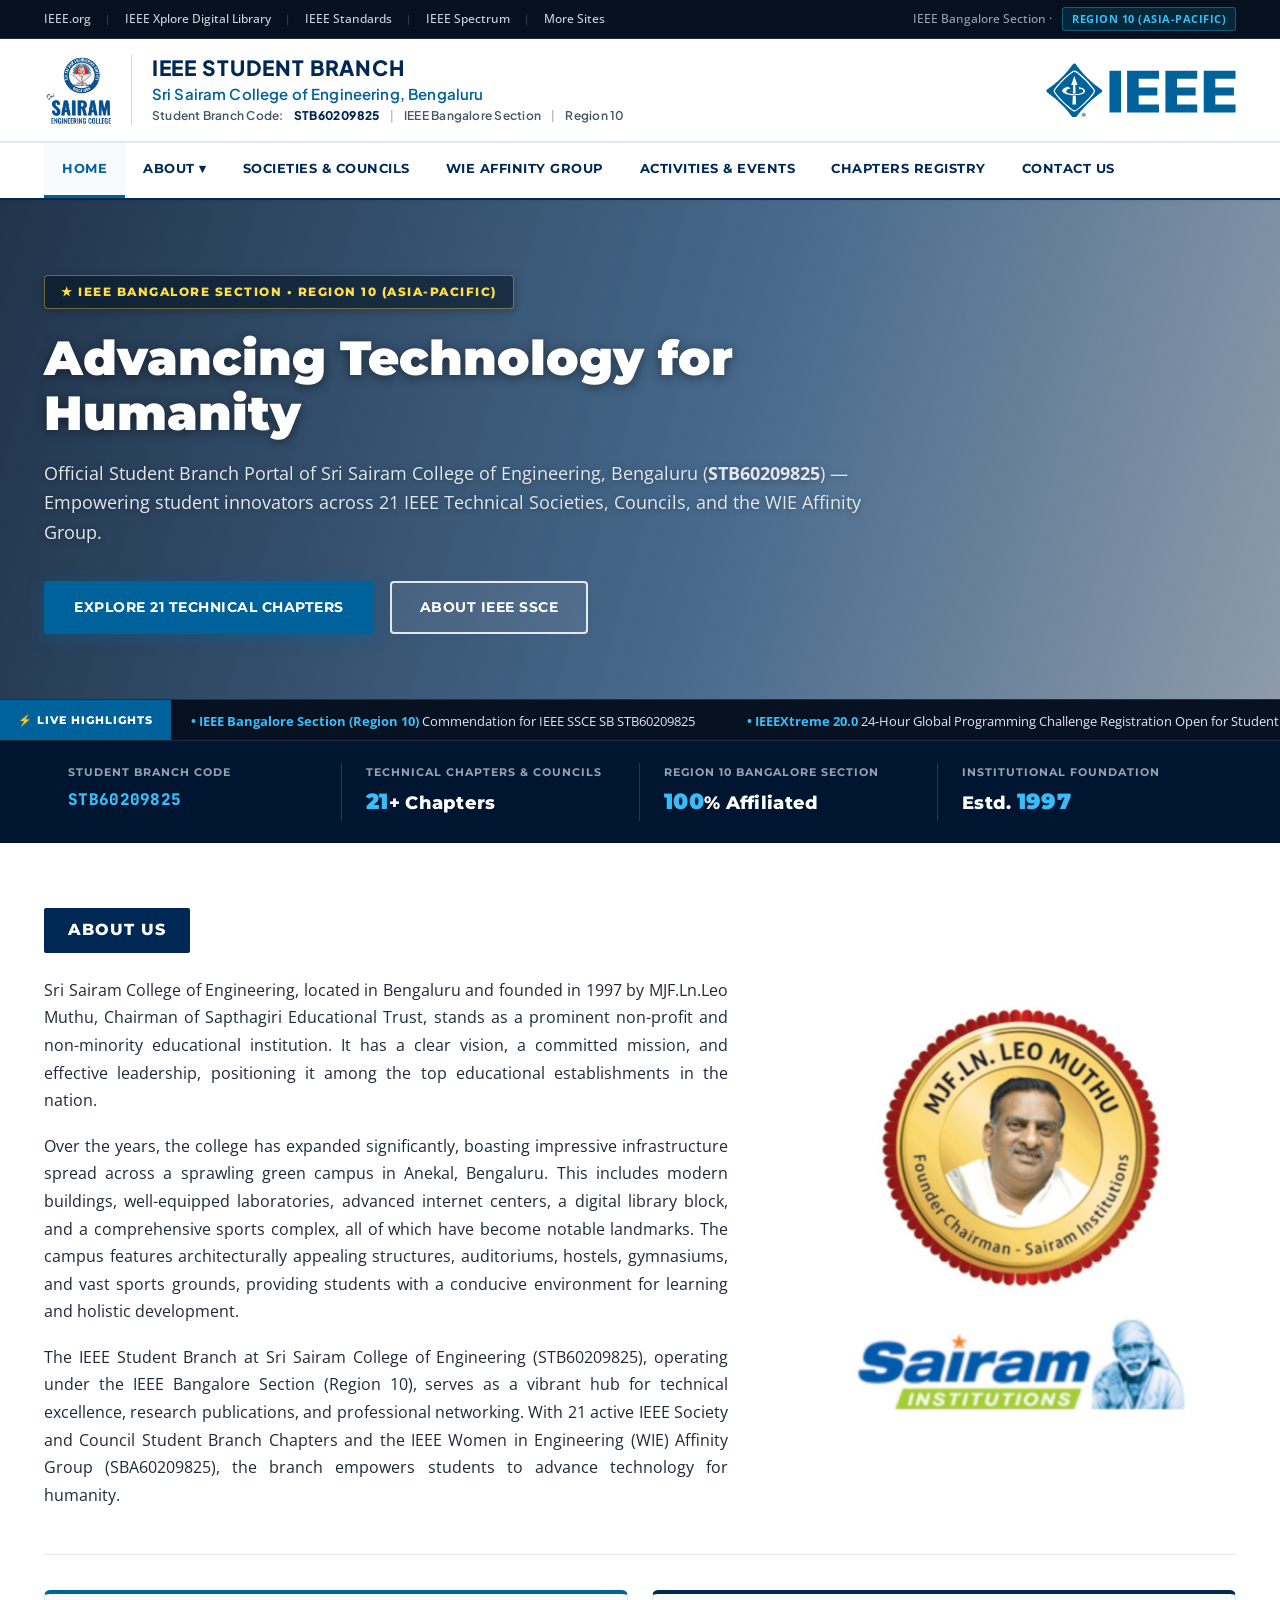
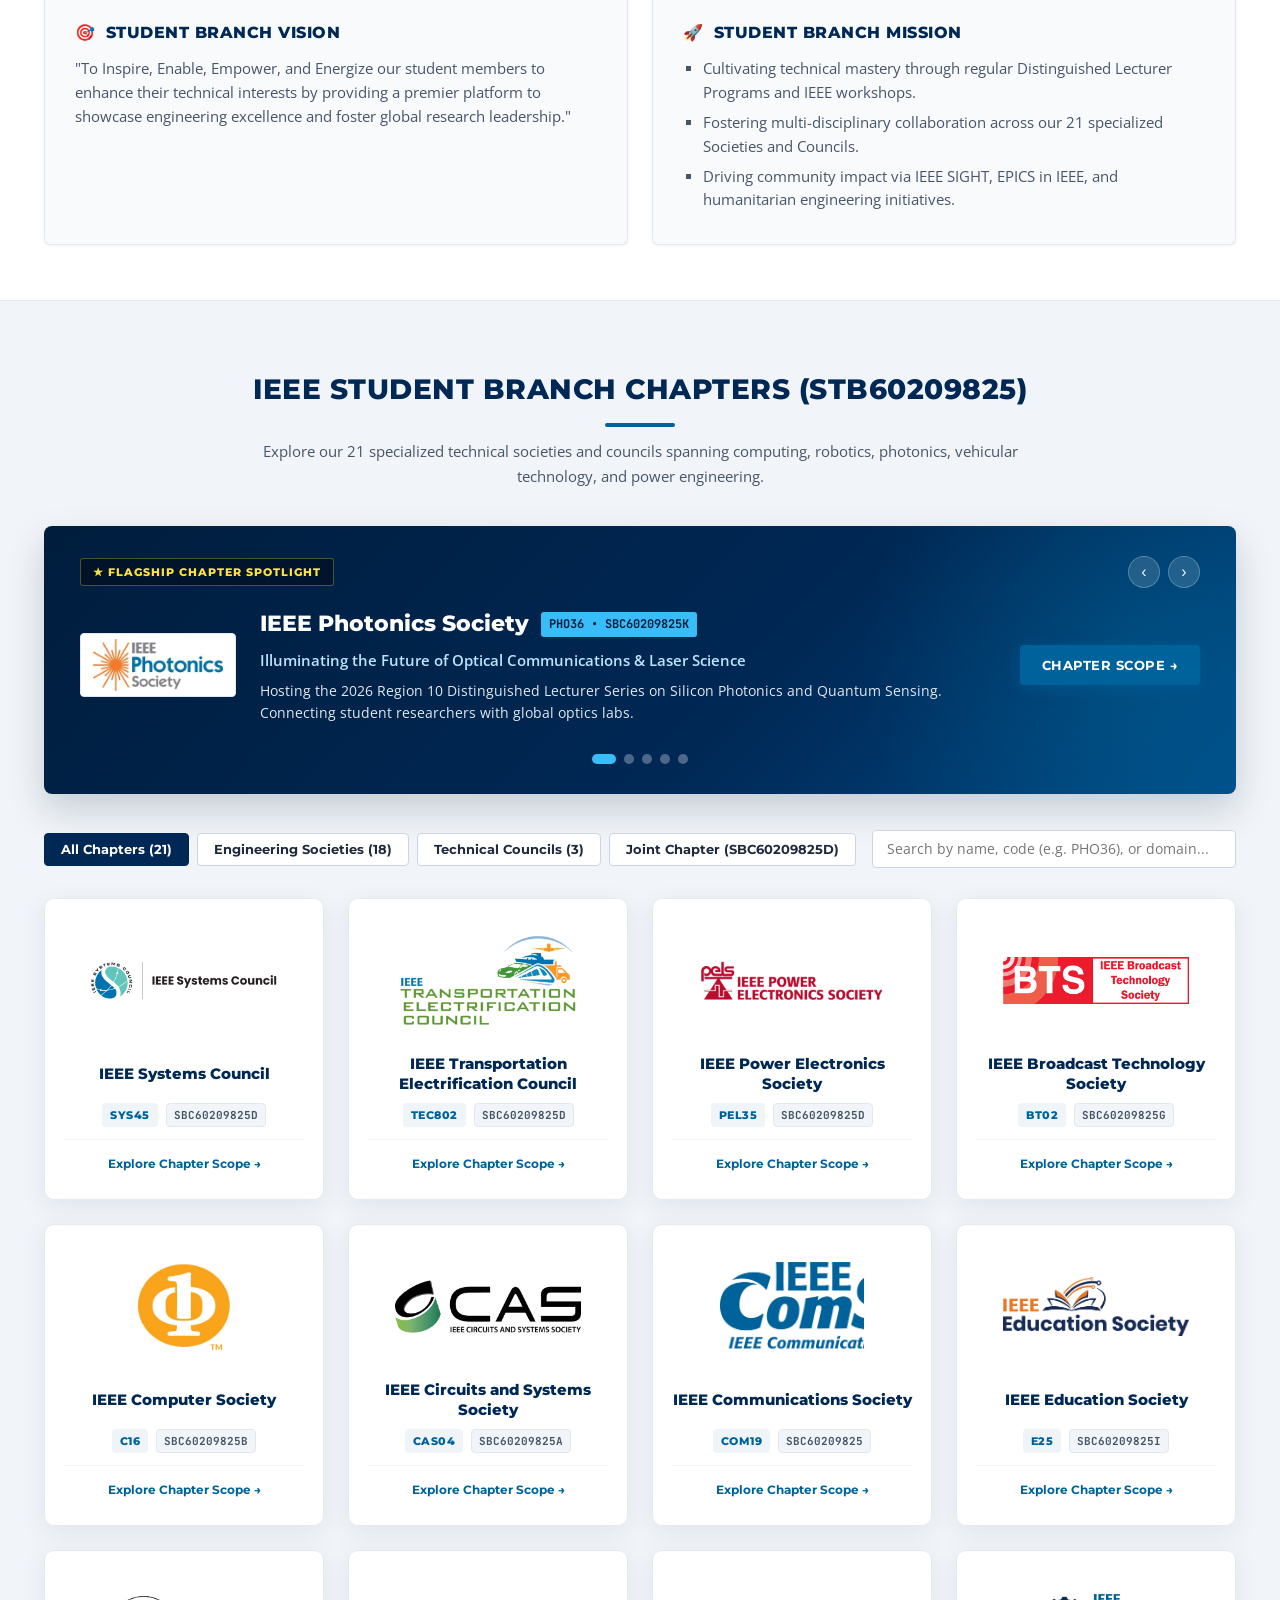
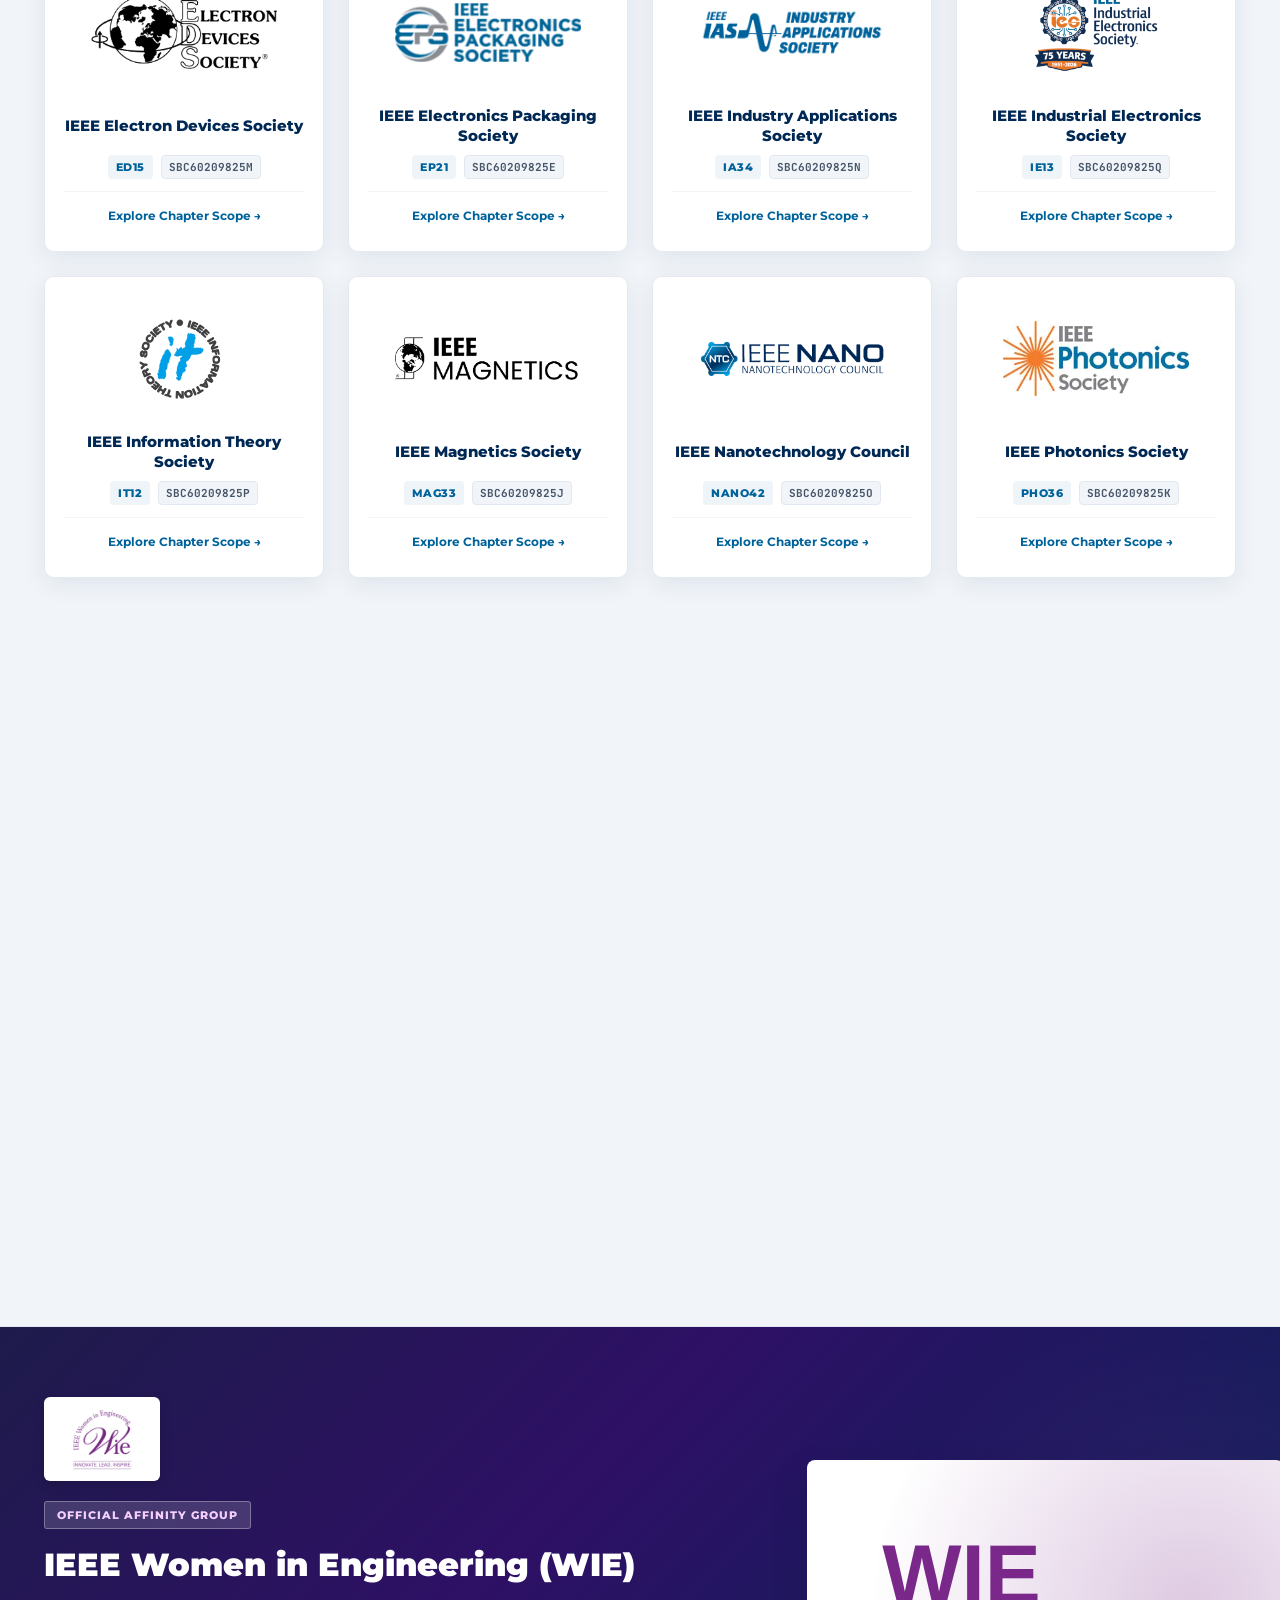
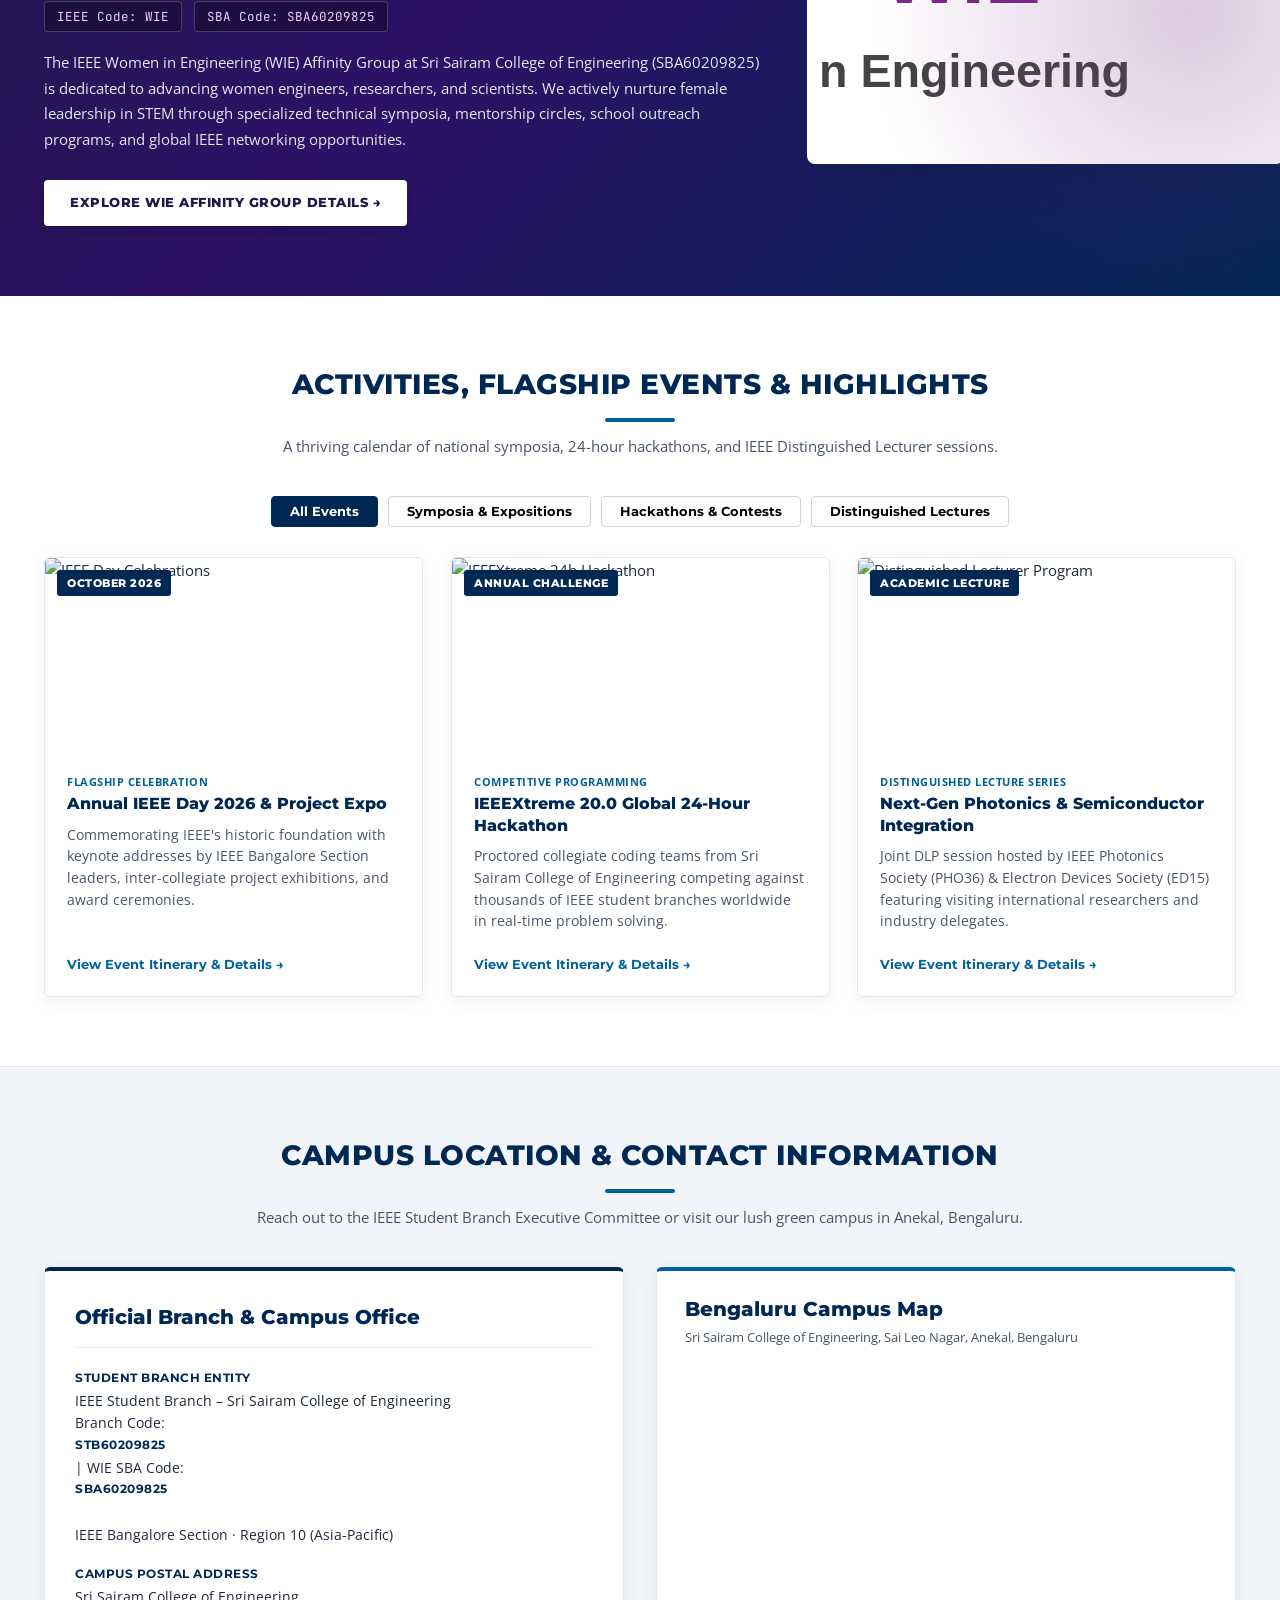
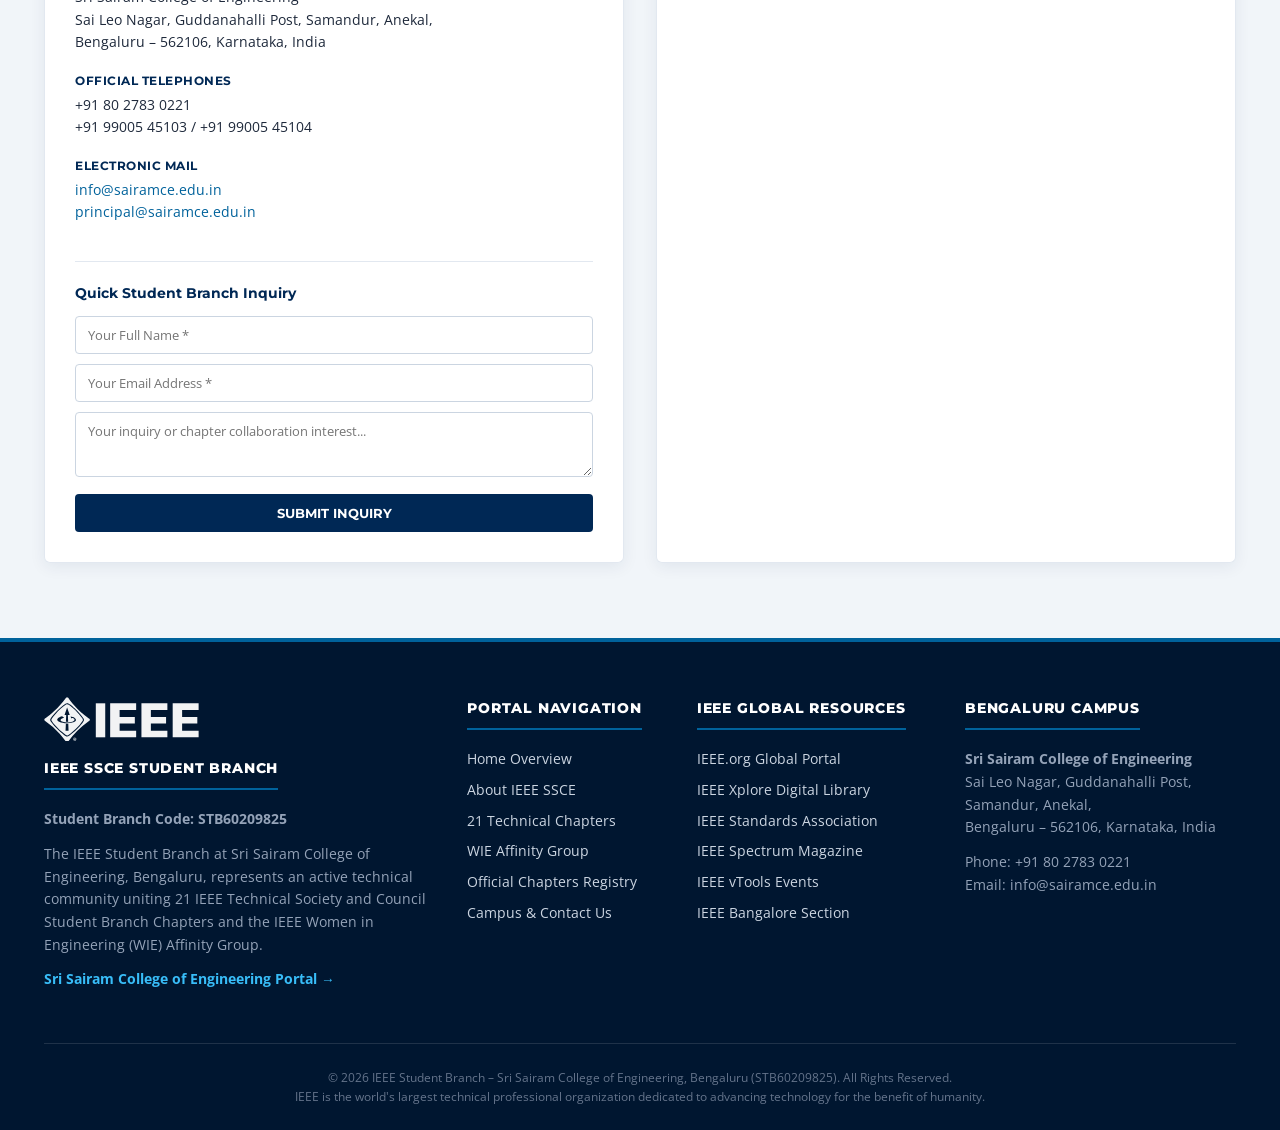
==== commit 46cb01f1: "Add IEEE Vehicular Technology Society (VT06) chapter" ====
--- a/index.html
+++ b/index.html
@@ -95,10 +95,10 @@
         </div>
         <h1 class="hero-headline">Advancing Technology for Humanity</h1>
         <p class="hero-subtitle">
-          Official Student Branch Portal of Sri Sairam College of Engineering, Bengaluru (<strong>STB60209825</strong>) — Empowering student innovators across 20 IEEE Technical Societies, Councils, and the WIE Affinity Group.
+          Official Student Branch Portal of Sri Sairam College of Engineering, Bengaluru (<strong>STB60209825</strong>) — Empowering student innovators across 21 IEEE Technical Societies, Councils, and the WIE Affinity Group.
         </p>
         <div class="hero-actions">
-          <a href="#chapters-section" class="btn-hero-primary">Explore 20 Technical Chapters</a>
+          <a href="#chapters-section" class="btn-hero-primary">Explore 21 Technical Chapters</a>
           <a href="#about-section" class="btn-hero-outline">About IEEE SSCE</a>
         </div>
       </div>
@@ -113,7 +113,7 @@
           <div class="marquee-item"><span class="accent">• IEEEXtreme 20.0</span> 24-Hour Global Programming Challenge Registration Open for Student Members</div>
           <div class="marquee-item"><span class="accent">• Distinguished Lecturer Program</span> Joint session on Silicon Photonics &amp; Heterogeneous Packaging</div>
           <div class="marquee-item"><span class="accent">• IEEE WIE Affinity Group (SBA60209825)</span> Mentorship Circle &amp; Women in STEM Leadership Series</div>
-          <div class="marquee-item"><span class="accent">• Welcome New Recruits</span> Joining our 20 Active Technical Societies &amp; Councils across Computer Science, Robotics &amp; Power Engineering</div>
+          <div class="marquee-item"><span class="accent">• Welcome New Recruits</span> Joining our 21 Active Technical Societies &amp; Councils across Computer Science, Robotics, Vehicular Tech &amp; Power Engineering</div>
           <!-- Duplicate for seamless infinite loop -->
           <div class="marquee-item"><span class="accent">• IEEE Bangalore Section (Region 10)</span> Commendation for IEEE SSCE SB STB60209825</div>
           <div class="marquee-item"><span class="accent">• IEEEXtreme 20.0</span> 24-Hour Global Programming Challenge Registration Open for Student Members</div>
@@ -131,7 +131,7 @@
           </div>
           <div class="ribbon-item">
             <span class="ribbon-label">Technical Chapters &amp; Councils</span>
-            <span class="ribbon-value"><span class="counter-number" data-target="20">0</span>+ Chapters</span>
+            <span class="ribbon-value"><span class="counter-number" data-target="21">0</span>+ Chapters</span>
           </div>
           <div class="ribbon-item">
             <span class="ribbon-label">Region 10 Bangalore Section</span>
@@ -161,7 +161,7 @@
             Over the years, the college has expanded significantly, boasting impressive infrastructure spread across a sprawling green campus in Anekal, Bengaluru. This includes modern buildings, well-equipped laboratories, advanced internet centers, a digital library block, and a comprehensive sports complex, all of which have become notable landmarks. The campus features architecturally appealing structures, auditoriums, hostels, gymnasiums, and vast sports grounds, providing students with a conducive environment for learning and holistic development.
           </p>
           <p class="about-paragraph">
-            The IEEE Student Branch at Sri Sairam College of Engineering (STB60209825), operating under the IEEE Bangalore Section (Region 10), serves as a vibrant hub for technical excellence, research publications, and professional networking. With 20 active IEEE Society and Council Student Branch Chapters and the IEEE Women in Engineering (WIE) Affinity Group (SBA60209825), the branch empowers students to advance technology for humanity.
+            The IEEE Student Branch at Sri Sairam College of Engineering (STB60209825), operating under the IEEE Bangalore Section (Region 10), serves as a vibrant hub for technical excellence, research publications, and professional networking. With 21 active IEEE Society and Council Student Branch Chapters and the IEEE Women in Engineering (WIE) Affinity Group (SBA60209825), the branch empowers students to advance technology for humanity.
           </p>
         </div>
 
@@ -189,7 +189,7 @@
           </div>
           <ul>
             <li>Cultivating technical mastery through regular Distinguished Lecturer Programs and IEEE workshops.</li>
-            <li>Fostering multi-disciplinary collaboration across our 20 specialized Societies and Councils.</li>
+            <li>Fostering multi-disciplinary collaboration across our 21 specialized Societies and Councils.</li>
             <li>Driving community impact via IEEE SIGHT, EPICS in IEEE, and humanitarian engineering initiatives.</li>
           </ul>
         </div>
@@ -205,7 +205,7 @@
       <div class="section-header-centered reveal-init">
         <h2>IEEE Student Branch Chapters (STB60209825)</h2>
         <div class="accent-rule"></div>
-        <p>Explore our 20 specialized technical societies and councils spanning computing, robotics, photonics, and power engineering.</p>
+        <p>Explore our 21 specialized technical societies and councils spanning computing, robotics, photonics, vehicular technology, and power engineering.</p>
       </div>
 
       <!-- 6B. INTERACTIVE CHAPTER SHOWCASE CAROUSEL (SPOTLIGHT) -->
@@ -228,8 +228,8 @@
       <!-- Filter Tabs & Search -->
       <div class="filter-bar-container reveal-init">
         <div class="filter-tab-group">
-          <button type="button" class="filter-tab-btn active" data-filter="all">All Chapters (20)</button>
-          <button type="button" class="filter-tab-btn" data-filter="society">Engineering Societies (17)</button>
+          <button type="button" class="filter-tab-btn active" data-filter="all">All Chapters (21)</button>
+          <button type="button" class="filter-tab-btn" data-filter="society">Engineering Societies (18)</button>
           <button type="button" class="filter-tab-btn" data-filter="council">Technical Councils (3)</button>
           <button type="button" class="filter-tab-btn" data-filter="joint">Joint Chapter (SBC60209825D)</button>
         </div>
@@ -454,7 +454,7 @@
           </div>
           <h4>IEEE SSCE STUDENT BRANCH</h4>
           <p><strong>Student Branch Code: STB60209825</strong></p>
-          <p>The IEEE Student Branch at Sri Sairam College of Engineering, Bengaluru, represents an active technical community uniting 20 IEEE Technical Society and Council Student Branch Chapters and the IEEE Women in Engineering (WIE) Affinity Group.</p>
+          <p>The IEEE Student Branch at Sri Sairam College of Engineering, Bengaluru, represents an active technical community uniting 21 IEEE Technical Society and Council Student Branch Chapters and the IEEE Women in Engineering (WIE) Affinity Group.</p>
           <p><a href="https://sairamce.edu.in" target="_blank" rel="noopener" style="color: #38BDF8; font-weight: 700;">Sri Sairam College of Engineering Portal →</a></p>
         </div>
 
@@ -463,7 +463,7 @@
           <ul class="footer-links-list">
             <li><a href="index.html">Home Overview</a></li>
             <li><a href="about.html">About IEEE SSCE</a></li>
-            <li><a href="#chapters-section">20 Technical Chapters</a></li>
+            <li><a href="#chapters-section">21 Technical Chapters</a></li>
             <li><a href="#wie-section">WIE Affinity Group</a></li>
             <li><a href="chapters.html">Official Chapters Registry</a></li>
             <li><a href="#contact-section">Campus &amp; Contact Us</a></li>
